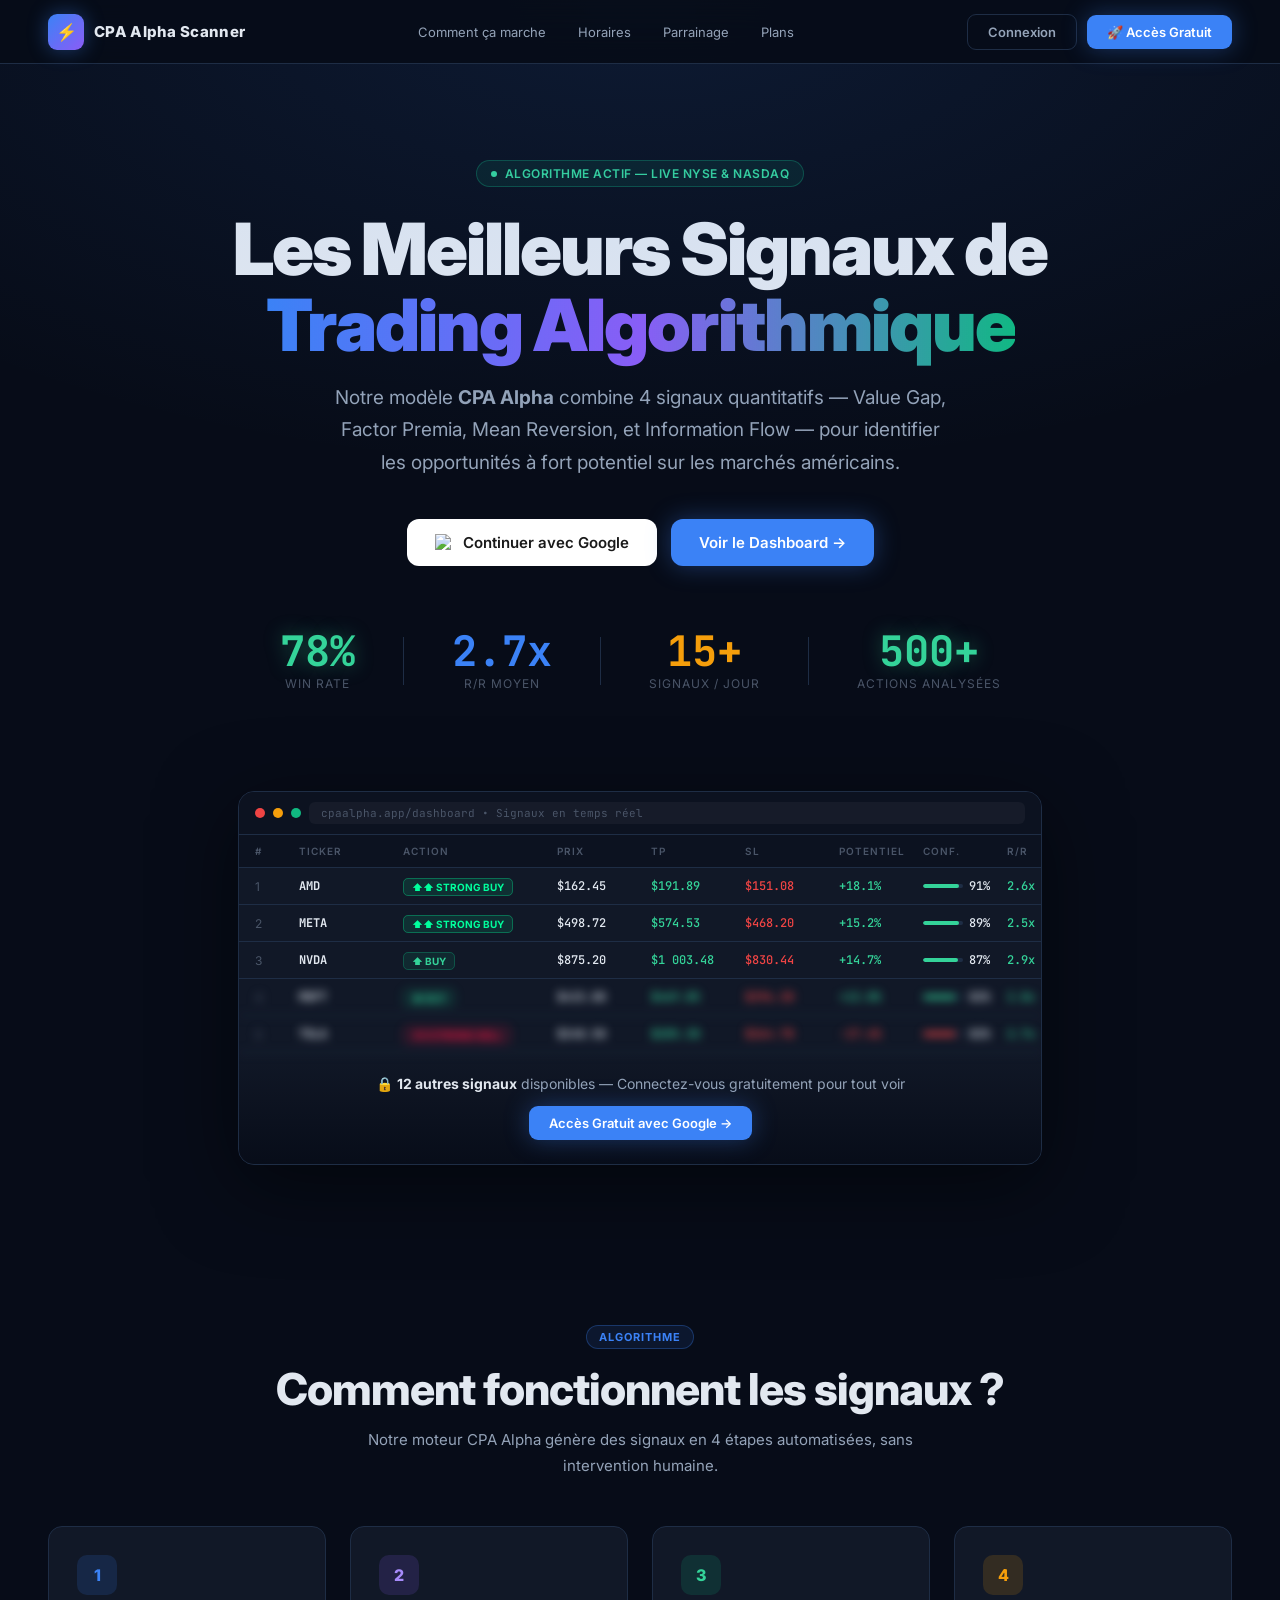
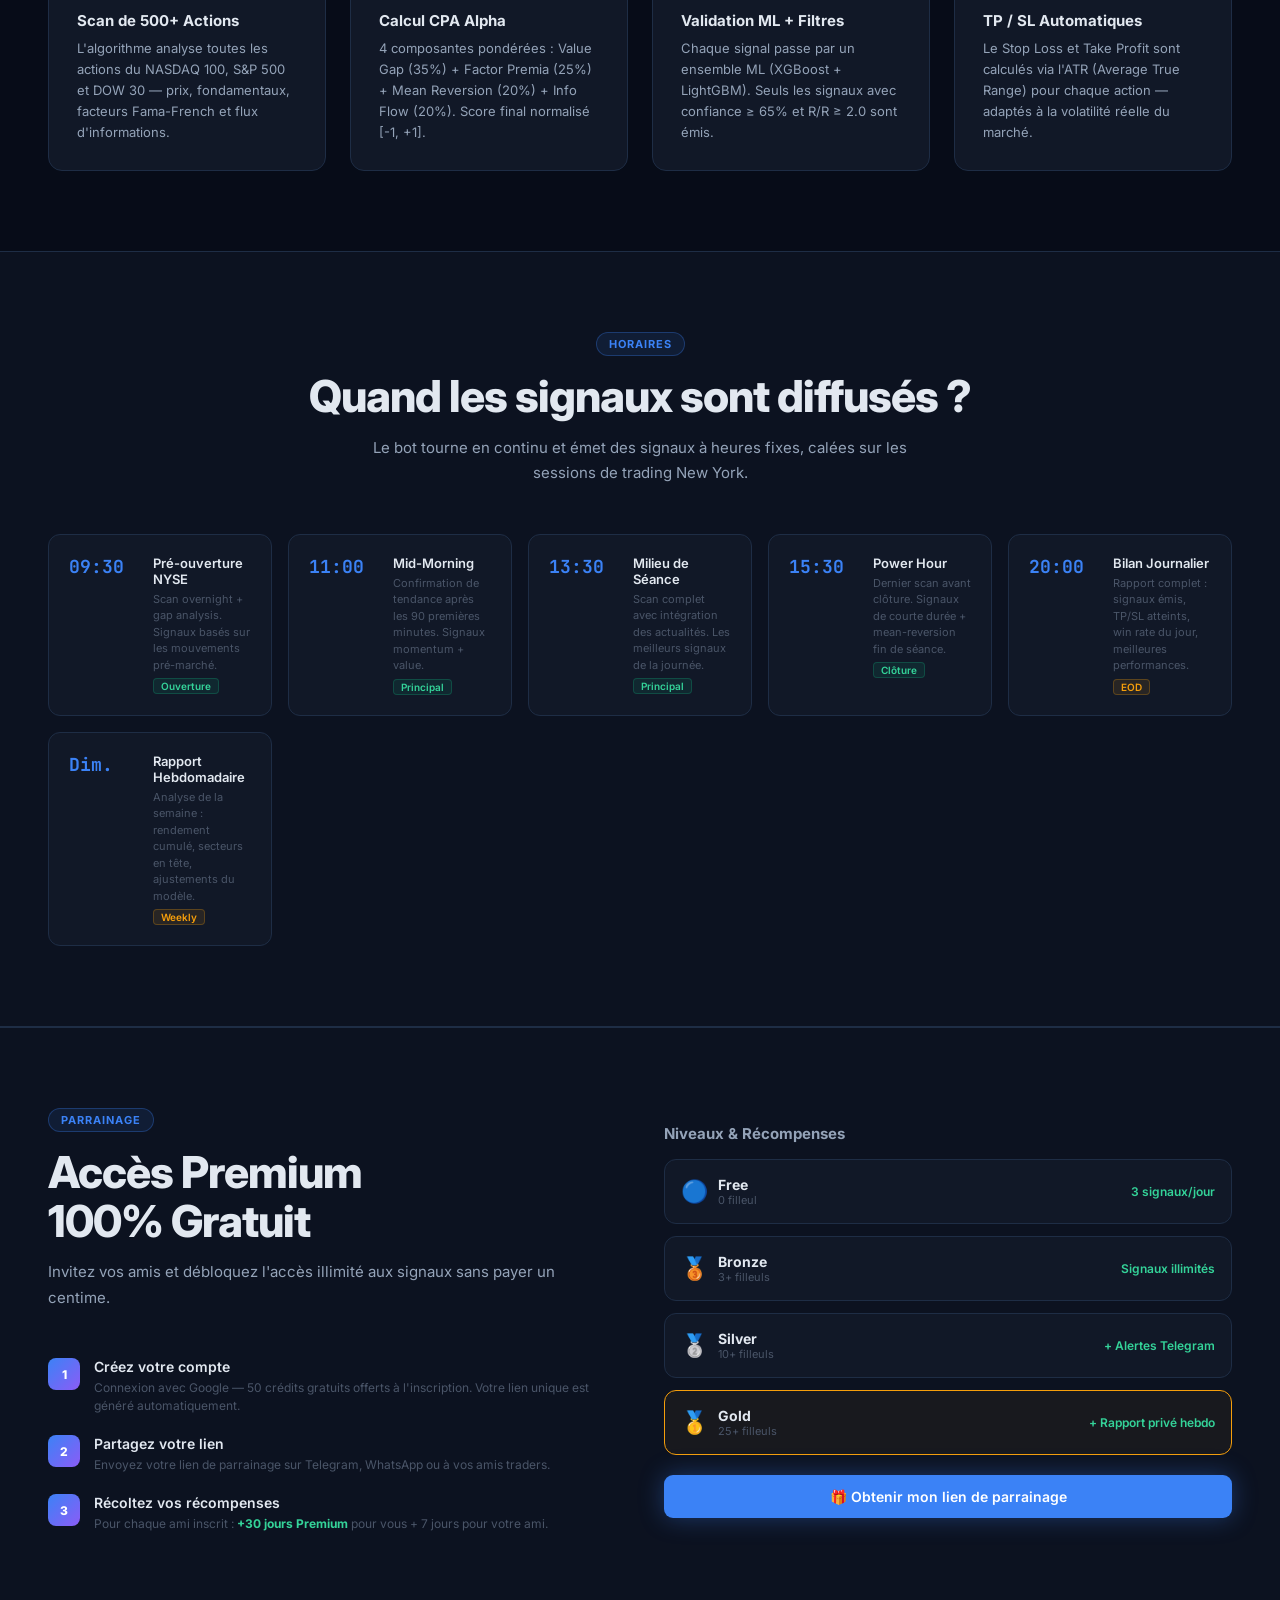
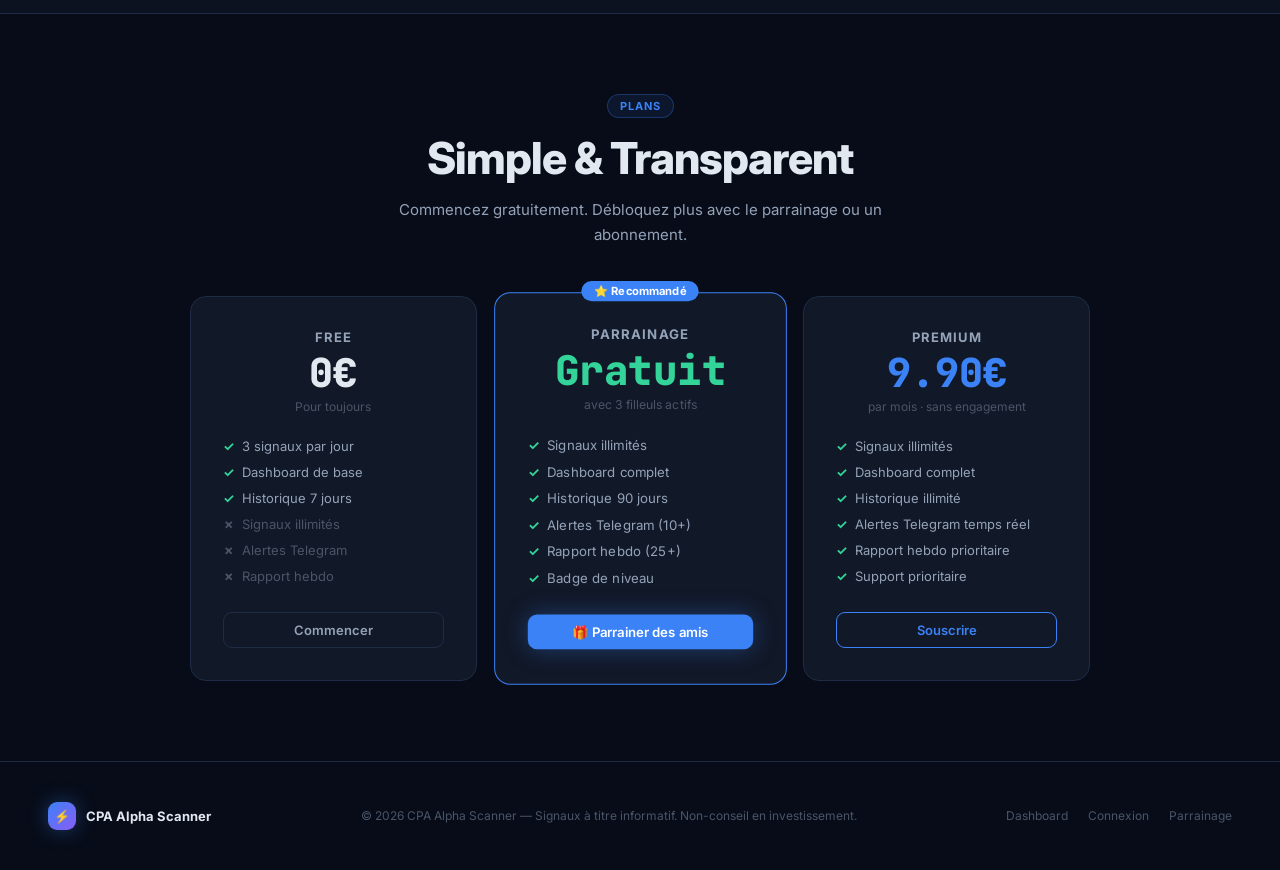
==== dashboard/index.html @ c04f6c88 "feat: dashboard web + export signaux auto sur GitHub Pages - Ajoute dashboard/ : landing, login Goog" ====
<!DOCTYPE html>
<html lang="fr">
<head>
  <meta charset="UTF-8">
  <meta name="viewport" content="width=device-width, initial-scale=1.0">
  <title>CPA Alpha Scanner — Signaux de Trading Algorithmique</title>
  <meta name="description" content="Signaux de trading algorithmiques haute précision. IA + mathématiques financières. Win rate 78%, R/R 2.7x.">
  <link rel="icon" href="data:image/svg+xml,<svg xmlns='http://www.w3.org/2000/svg' viewBox='0 0 100 100'><text y='.9em' font-size='90'>⚡</text></svg>">
  <link rel="stylesheet" href="assets/css/landing.css">
</head>
<body>

  <!-- ========== NAVBAR ========== -->
  <nav class="l-nav">
    <div class="l-brand">
      <div class="l-brand-icon">⚡</div>
      <span class="l-brand-name">CPA Alpha Scanner</span>
    </div>
    <div class="l-nav-links">
      <a href="#how">Comment ça marche</a>
      <a href="#schedule">Horaires</a>
      <a href="#referral">Parrainage</a>
      <a href="#pricing">Plans</a>
    </div>
    <div class="l-nav-cta">
      <a href="login.html" class="btn btn-outline">Connexion</a>
      <a href="login.html" class="btn btn-primary">🚀 Accès Gratuit</a>
    </div>
  </nav>

  <!-- ========== HERO ========== -->
  <section class="hero">
    <div class="hero-badge">
      <div class="hero-badge-dot"></div>
      ALGORITHME ACTIF — LIVE NYSE &amp; NASDAQ
    </div>
    <h1>Les Meilleurs Signaux de<br><span class="grad">Trading Algorithmique</span></h1>
    <p class="hero-sub">
      Notre modèle <strong>CPA Alpha</strong> combine 4 signaux quantitatifs — Value Gap,
      Factor Premia, Mean Reversion, et Information Flow — pour identifier les opportunités
      à fort potentiel sur les marchés américains.
    </p>
    <div class="hero-ctas">
      <a href="login.html" class="btn btn-google btn-lg">
        <img src="https://www.google.com/favicon.ico" alt="Google">
        Continuer avec Google
      </a>
      <a href="dashboard.html" class="btn btn-primary btn-lg">Voir le Dashboard →</a>
    </div>
    <div class="hero-stats">
      <div class="hstat">
        <div class="hstat-val green">78%</div>
        <div class="hstat-lbl">Win Rate</div>
      </div>
      <div class="hero-divider"></div>
      <div class="hstat">
        <div class="hstat-val blue">2.7x</div>
        <div class="hstat-lbl">R/R Moyen</div>
      </div>
      <div class="hero-divider"></div>
      <div class="hstat">
        <div class="hstat-val gold">15+</div>
        <div class="hstat-lbl">Signaux / Jour</div>
      </div>
      <div class="hero-divider"></div>
      <div class="hstat">
        <div class="hstat-val green">500+</div>
        <div class="hstat-lbl">Actions Analysées</div>
      </div>
    </div>
  </section>

  <!-- ========== APERÇU SIGNAUX ========== -->
  <div class="preview-wrap">
    <div class="preview-card">
      <div class="preview-bar">
        <div class="dot dot-r"></div><div class="dot dot-y"></div><div class="dot dot-g"></div>
        <div class="preview-url">cpaalpha.app/dashboard • Signaux en temps réel</div>
      </div>
      <div class="preview-body">
        <div class="preview-row head">
          <span>#</span><span>TICKER</span><span>ACTION</span>
          <span>PRIX</span><span>TP</span><span>SL</span>
          <span>POTENTIEL</span><span>CONF.</span><span>R/R</span><span>ALLOC.</span>
        </div>
        <div class="preview-row">
          <span class="c-muted">1</span>
          <span class="mono" style="font-weight:700">AMD</span>
          <span><span class="badge-sb">⬆⬆ STRONG BUY</span></span>
          <span class="mono">$162.45</span>
          <span class="mono c-green">$191.89</span>
          <span class="mono c-red">$151.08</span>
          <span class="c-green mono">+18.1%</span>
          <span class="conf-mini"><div class="conf-bar-mini"><div class="conf-fill-mini" style="width:91%"></div></div><span class="mono">91%</span></span>
          <span class="mono c-green">2.6x</span>
          <span class="mono c-muted">12%</span>
        </div>
        <div class="preview-row">
          <span class="c-muted">2</span>
          <span class="mono" style="font-weight:700">META</span>
          <span><span class="badge-sb">⬆⬆ STRONG BUY</span></span>
          <span class="mono">$498.72</span>
          <span class="mono c-green">$574.53</span>
          <span class="mono c-red">$468.20</span>
          <span class="c-green mono">+15.2%</span>
          <span class="conf-mini"><div class="conf-bar-mini"><div class="conf-fill-mini" style="width:89%"></div></div><span class="mono">89%</span></span>
          <span class="mono c-green">2.5x</span>
          <span class="mono c-muted">10%</span>
        </div>
        <div class="preview-row">
          <span class="c-muted">3</span>
          <span class="mono" style="font-weight:700">NVDA</span>
          <span><span class="badge-b">⬆ BUY</span></span>
          <span class="mono">$875.20</span>
          <span class="mono c-green">$1 003.48</span>
          <span class="mono c-red">$830.44</span>
          <span class="c-green mono">+14.7%</span>
          <span class="conf-mini"><div class="conf-bar-mini"><div class="conf-fill-mini" style="width:87%"></div></div><span class="mono">87%</span></span>
          <span class="mono c-green">2.9x</span>
          <span class="mono c-muted">10%</span>
        </div>
        <div class="preview-row blur-row">
          <span class="c-muted">4</span>
          <span class="mono" style="font-weight:700">MSFT</span>
          <span><span class="badge-b">⬆ BUY</span></span>
          <span class="mono">$415.80</span>
          <span class="mono c-green">$469.85</span>
          <span class="mono c-red">$396.30</span>
          <span class="c-green mono">+13.0%</span>
          <span class="conf-mini"><div class="conf-bar-mini"><div class="conf-fill-mini" style="width:82%"></div></div><span class="mono">82%</span></span>
          <span class="mono c-green">2.8x</span>
          <span class="mono c-muted">9%</span>
        </div>
        <div class="preview-row blur-row">
          <span class="c-muted">5</span>
          <span class="mono" style="font-weight:700">TSLA</span>
          <span><span class="badge-ss">⬇⬇ STRONG SELL</span></span>
          <span class="mono">$248.50</span>
          <span class="mono c-green">$205.30</span>
          <span class="mono c-red">$264.78</span>
          <span class="c-red mono">−17.4%</span>
          <span class="conf-mini"><div class="conf-bar-mini"><div class="conf-fill-mini" style="width:82%;background:#ef4444"></div></div><span class="mono">82%</span></span>
          <span class="mono c-green">2.7x</span>
          <span class="mono c-muted">9%</span>
        </div>
        <div class="preview-lock">
          <p class="lock-msg">🔒 <strong>12 autres signaux</strong> disponibles — Connectez-vous gratuitement pour tout voir</p>
          <a href="login.html" class="btn btn-primary">Accès Gratuit avec Google →</a>
        </div>
      </div>
    </div>
  </div>

  <!-- ========== COMMENT ÇA MARCHE ========== -->
  <section id="how">
    <div class="center">
      <div class="section-tag">ALGORITHME</div>
      <h2 class="section-title">Comment fonctionnent les signaux ?</h2>
      <p class="section-sub">Notre moteur CPA Alpha génère des signaux en 4 étapes automatisées, sans intervention humaine.</p>
    </div>
    <div class="steps">
      <div class="step-card">
        <div class="step-num blue">1</div>
        <h3>Scan de 500+ Actions</h3>
        <p>L'algorithme analyse toutes les actions du NASDAQ 100, S&P 500 et DOW 30 — prix, fondamentaux, facteurs Fama-French et flux d'informations.</p>
      </div>
      <div class="step-card">
        <div class="step-num purple">2</div>
        <h3>Calcul CPA Alpha</h3>
        <p>4 composantes pondérées : Value Gap (35%) + Factor Premia (25%) + Mean Reversion (20%) + Info Flow (20%). Score final normalisé [-1, +1].</p>
      </div>
      <div class="step-card">
        <div class="step-num green">3</div>
        <h3>Validation ML + Filtres</h3>
        <p>Chaque signal passe par un ensemble ML (XGBoost + LightGBM). Seuls les signaux avec confiance ≥ 65% et R/R ≥ 2.0 sont émis.</p>
      </div>
      <div class="step-card">
        <div class="step-num gold">4</div>
        <h3>TP / SL Automatiques</h3>
        <p>Le Stop Loss et Take Profit sont calculés via l'ATR (Average True Range) pour chaque action — adaptés à la volatilité réelle du marché.</p>
      </div>
    </div>
  </section>

  <!-- ========== HORAIRES ========== -->
  <section id="schedule" style="background:var(--bg2);border-top:1px solid var(--border);border-bottom:1px solid var(--border)">
    <div class="center">
      <div class="section-tag">HORAIRES</div>
      <h2 class="section-title">Quand les signaux sont diffusés ?</h2>
      <p class="section-sub">Le bot tourne en continu et émet des signaux à heures fixes, calées sur les sessions de trading New York.</p>
    </div>
    <div class="schedule-grid">
      <div class="sched-card">
        <div class="sched-time">09:30</div>
        <div class="sched-info">
          <h4>Pré-ouverture NYSE</h4>
          <p>Scan overnight + gap analysis. Signaux basés sur les mouvements pré-marché.</p>
          <span class="sched-badge">Ouverture</span>
        </div>
      </div>
      <div class="sched-card">
        <div class="sched-time">11:00</div>
        <div class="sched-info">
          <h4>Mid-Morning</h4>
          <p>Confirmation de tendance après les 90 premières minutes. Signaux momentum + value.</p>
          <span class="sched-badge">Principal</span>
        </div>
      </div>
      <div class="sched-card">
        <div class="sched-time">13:30</div>
        <div class="sched-info">
          <h4>Milieu de Séance</h4>
          <p>Scan complet avec intégration des actualités. Les meilleurs signaux de la journée.</p>
          <span class="sched-badge">Principal</span>
        </div>
      </div>
      <div class="sched-card">
        <div class="sched-time">15:30</div>
        <div class="sched-info">
          <h4>Power Hour</h4>
          <p>Dernier scan avant clôture. Signaux de courte durée + mean-reversion fin de séance.</p>
          <span class="sched-badge">Clôture</span>
        </div>
      </div>
      <div class="sched-card">
        <div class="sched-time">20:00</div>
        <div class="sched-info">
          <h4>Bilan Journalier</h4>
          <p>Rapport complet : signaux émis, TP/SL atteints, win rate du jour, meilleures performances.</p>
          <span class="sched-badge eod">EOD</span>
        </div>
      </div>
      <div class="sched-card">
        <div class="sched-time">Dim.</div>
        <div class="sched-info">
          <h4>Rapport Hebdomadaire</h4>
          <p>Analyse de la semaine : rendement cumulé, secteurs en tête, ajustements du modèle.</p>
          <span class="sched-badge eod">Weekly</span>
        </div>
      </div>
    </div>
  </section>

  <!-- ========== PARRAINAGE ========== -->
  <section id="referral" class="ref-section">
    <div class="ref-grid">
      <div>
        <div class="section-tag">PARRAINAGE</div>
        <h2 class="section-title">Accès Premium<br><span class="grad">100% Gratuit</span></h2>
        <p class="section-sub">Invitez vos amis et débloquez l'accès illimité aux signaux sans payer un centime.</p>
        <div class="ref-steps">
          <div class="ref-step">
            <div class="ref-step-num">1</div>
            <div class="ref-step-text">
              <h4>Créez votre compte</h4>
              <p>Connexion avec Google — 50 crédits gratuits offerts à l'inscription. Votre lien unique est généré automatiquement.</p>
            </div>
          </div>
          <div class="ref-step">
            <div class="ref-step-num">2</div>
            <div class="ref-step-text">
              <h4>Partagez votre lien</h4>
              <p>Envoyez votre lien de parrainage sur Telegram, WhatsApp ou à vos amis traders.</p>
            </div>
          </div>
          <div class="ref-step">
            <div class="ref-step-num">3</div>
            <div class="ref-step-text">
              <h4>Récoltez vos récompenses</h4>
              <p>Pour chaque ami inscrit : <strong style="color:var(--buy-l)">+30 jours Premium</strong> pour vous + 7 jours pour votre ami.</p>
            </div>
          </div>
        </div>
      </div>
      <div>
        <h3 style="font-size:15px;font-weight:700;margin-bottom:16px;color:var(--text2)">Niveaux &amp; Récompenses</h3>
        <div class="tier-cards">
          <div class="tier-card">
            <div class="tier-left">
              <span class="tier-icon">🔵</span>
              <div><div class="tier-name">Free</div><div class="tier-req">0 filleul</div></div>
            </div>
            <div class="tier-reward">3 signaux/jour</div>
          </div>
          <div class="tier-card">
            <div class="tier-left">
              <span class="tier-icon">🥉</span>
              <div><div class="tier-name">Bronze</div><div class="tier-req">3+ filleuls</div></div>
            </div>
            <div class="tier-reward">Signaux illimités</div>
          </div>
          <div class="tier-card">
            <div class="tier-left">
              <span class="tier-icon">🥈</span>
              <div><div class="tier-name">Silver</div><div class="tier-req">10+ filleuls</div></div>
            </div>
            <div class="tier-reward">+ Alertes Telegram</div>
          </div>
          <div class="tier-card active">
            <div class="tier-left">
              <span class="tier-icon">🥇</span>
              <div><div class="tier-name">Gold</div><div class="tier-req">25+ filleuls</div></div>
            </div>
            <div class="tier-reward">+ Rapport privé hebdo</div>
          </div>
        </div>
        <div style="margin-top:20px;text-align:center">
          <a href="login.html" class="btn btn-primary" style="width:100%;justify-content:center;font-size:14px;padding:13px">
            🎁 Obtenir mon lien de parrainage
          </a>
        </div>
      </div>
    </div>
  </section>

  <!-- ========== PRICING ========== -->
  <section id="pricing" class="center">
    <div class="section-tag">PLANS</div>
    <h2 class="section-title">Simple &amp; Transparent</h2>
    <p class="section-sub">Commencez gratuitement. Débloquez plus avec le parrainage ou un abonnement.</p>
    <div class="pricing-grid">
      <div class="price-card">
        <div class="price-name">Free</div>
        <div class="price-val">0€</div>
        <div class="price-per">Pour toujours</div>
        <ul class="price-feats">
          <li>3 signaux par jour</li>
          <li>Dashboard de base</li>
          <li>Historique 7 jours</li>
          <li class="off">Signaux illimités</li>
          <li class="off">Alertes Telegram</li>
          <li class="off">Rapport hebdo</li>
        </ul>
        <a href="login.html" class="btn btn-outline" style="width:100%;justify-content:center">Commencer</a>
      </div>
      <div class="price-card popular">
        <div class="price-name">Parrainage</div>
        <div class="price-val" style="color:var(--buy-l)">Gratuit</div>
        <div class="price-per">avec 3 filleuls actifs</div>
        <ul class="price-feats">
          <li>Signaux illimités</li>
          <li>Dashboard complet</li>
          <li>Historique 90 jours</li>
          <li>Alertes Telegram (10+)</li>
          <li>Rapport hebdo (25+)</li>
          <li>Badge de niveau</li>
        </ul>
        <a href="login.html" class="btn btn-primary" style="width:100%;justify-content:center">🎁 Parrainer des amis</a>
      </div>
      <div class="price-card">
        <div class="price-name">Premium</div>
        <div class="price-val" style="color:var(--accent)">9.90€</div>
        <div class="price-per">par mois · sans engagement</div>
        <ul class="price-feats">
          <li>Signaux illimités</li>
          <li>Dashboard complet</li>
          <li>Historique illimité</li>
          <li>Alertes Telegram temps réel</li>
          <li>Rapport hebdo prioritaire</li>
          <li>Support prioritaire</li>
        </ul>
        <a href="login.html" class="btn btn-outline" style="width:100%;justify-content:center;border-color:var(--accent);color:var(--accent)">Souscrire</a>
      </div>
    </div>
  </section>

  <!-- ========== FOOTER ========== -->
  <footer>
    <div style="display:flex;align-items:center;gap:10px">
      <div class="l-brand-icon" style="width:28px;height:28px;font-size:13px">⚡</div>
      <span style="font-size:13px;font-weight:700">CPA Alpha Scanner</span>
    </div>
    <p>© 2026 CPA Alpha Scanner — Signaux à titre informatif. Non-conseil en investissement.</p>
    <div style="display:flex;gap:20px;font-size:12px">
      <a href="dashboard.html" style="color:var(--text3)">Dashboard</a>
      <a href="login.html" style="color:var(--text3)">Connexion</a>
      <a href="referral.html" style="color:var(--text3)">Parrainage</a>
    </div>
  </footer>

</body>
</html>
---- dashboard/assets/css/landing.css ----
/* ====================================================
   CPA Alpha Scanner — Landing Page Styles
   ==================================================== */
@import url('https://fonts.googleapis.com/css2?family=Inter:wght@300;400;500;600;700;800;900&family=JetBrains+Mono:wght@400;700&display=swap');

:root {
  --bg:      #070c18;
  --bg2:     #0c1220;
  --card:    #111827;
  --border:  #1e2d45;
  --text:    #e2e8f0;
  --text2:   #94a3b8;
  --text3:   #4a5568;
  --buy:     #10b981;
  --buy-l:   #34d399;
  --sell:    #ef4444;
  --accent:  #3b82f6;
  --gold:    #f59e0b;
  --mono:    'JetBrains Mono', monospace;
}
*,*::before,*::after{box-sizing:border-box;margin:0;padding:0}
html{font-size:16px;scroll-behavior:smooth}
body{font-family:'Inter',sans-serif;background:var(--bg);color:var(--text);overflow-x:hidden;-webkit-font-smoothing:antialiased}
a{color:inherit;text-decoration:none}
::-webkit-scrollbar{width:5px}::-webkit-scrollbar-track{background:var(--bg2)}::-webkit-scrollbar-thumb{background:var(--border);border-radius:3px}

/* ---- NAV ---- */
.l-nav{position:fixed;top:0;left:0;right:0;height:64px;background:rgba(7,12,24,.92);backdrop-filter:blur(16px);border-bottom:1px solid var(--border);display:flex;align-items:center;justify-content:space-between;padding:0 48px;z-index:100}
.l-brand{display:flex;align-items:center;gap:10px}
.l-brand-icon{width:36px;height:36px;background:linear-gradient(135deg,#3b82f6,#8b5cf6);border-radius:9px;display:flex;align-items:center;justify-content:center;font-size:17px;box-shadow:0 0 20px rgba(59,130,246,.4)}
.l-brand-name{font-size:15px;font-weight:800;letter-spacing:.3px}
.l-nav-links{display:flex;gap:32px;font-size:13px;color:var(--text2)}
.l-nav-links a{transition:color .2s}.l-nav-links a:hover{color:var(--text)}
.l-nav-cta{display:flex;align-items:center;gap:10px}
.btn{display:inline-flex;align-items:center;gap:8px;padding:9px 20px;border-radius:9px;font-size:13px;font-weight:600;cursor:pointer;border:none;transition:all .2s;font-family:'Inter',sans-serif}
.btn-outline{background:transparent;border:1px solid var(--border);color:var(--text2)}.btn-outline:hover{border-color:var(--accent);color:var(--text)}
.btn-primary{background:var(--accent);color:#fff;box-shadow:0 0 24px rgba(59,130,246,.35)}.btn-primary:hover{background:#2563eb;transform:translateY(-1px)}
.btn-google{background:#fff;color:#1a1a1a;gap:10px}.btn-google:hover{background:#f5f5f5;transform:translateY(-1px)}
.btn-google img{width:18px;height:18px}
.btn-lg{padding:14px 28px;font-size:15px;border-radius:12px}

/* ---- HERO ---- */
.hero{padding:160px 48px 100px;text-align:center;position:relative;overflow:hidden}
.hero::before{content:'';position:absolute;inset:0;background:radial-gradient(ellipse 80% 60% at 50% 0%,rgba(59,130,246,.12),transparent);pointer-events:none}
.hero-badge{display:inline-flex;align-items:center;gap:8px;background:rgba(16,185,129,.1);border:1px solid rgba(16,185,129,.3);border-radius:20px;padding:5px 14px;font-size:12px;font-weight:600;color:var(--buy-l);letter-spacing:.5px;margin-bottom:24px}
.hero-badge-dot{width:6px;height:6px;background:var(--buy-l);border-radius:50%;animation:pulse 1.5s infinite}
@keyframes pulse{0%,100%{opacity:1;transform:scale(1)}50%{opacity:.5;transform:scale(.7)}}
.hero h1{font-size:clamp(36px,6vw,72px);font-weight:900;line-height:1.05;letter-spacing:-2px;margin-bottom:20px}
.hero h1 .grad{background:linear-gradient(90deg,#3b82f6,#8b5cf6,#10b981);-webkit-background-clip:text;-webkit-text-fill-color:transparent;background-clip:text}
.hero-sub{font-size:clamp(14px,2vw,19px);color:var(--text2);max-width:620px;margin:0 auto 40px;line-height:1.7}
.hero-ctas{display:flex;align-items:center;justify-content:center;gap:14px;flex-wrap:wrap;margin-bottom:64px}
.hero-stats{display:flex;align-items:center;justify-content:center;gap:48px;flex-wrap:wrap}
.hstat{text-align:center}
.hstat-val{font-family:var(--mono);font-size:clamp(28px,4vw,42px);font-weight:700;line-height:1}
.hstat-lbl{font-size:12px;color:var(--text3);margin-top:4px;text-transform:uppercase;letter-spacing:1px}
.hstat-val.green{color:var(--buy-l);text-shadow:0 0 20px rgba(52,211,153,.4)}
.hstat-val.blue{color:var(--accent)}
.hstat-val.gold{color:var(--gold)}
.hero-divider{width:1px;height:48px;background:var(--border)}

/* ---- MOCK SIGNAL PREVIEW ---- */
.preview-wrap{max-width:900px;margin:0 auto 80px;padding:0 48px}
.preview-card{background:var(--card);border:1px solid var(--border);border-radius:16px;overflow:hidden;box-shadow:0 20px 80px rgba(0,0,0,.5)}
.preview-bar{background:var(--bg2);padding:10px 16px;border-bottom:1px solid var(--border);display:flex;align-items:center;gap:8px}
.dot{width:10px;height:10px;border-radius:50%}
.dot-r{background:#ef4444}.dot-y{background:#f59e0b}.dot-g{background:#10b981}
.preview-url{flex:1;background:rgba(255,255,255,.04);border-radius:6px;padding:4px 12px;font-size:11px;color:var(--text3);font-family:var(--mono)}
.preview-body{padding:0}
.preview-row{display:grid;grid-template-columns:40px 100px 150px 90px 90px 90px 80px 80px 70px 60px;align-items:center;padding:10px 16px;border-bottom:1px solid var(--border);font-size:12px;gap:4px}
.preview-row.head{background:var(--bg2);font-size:10px;color:var(--text3);font-weight:600;letter-spacing:1px;text-transform:uppercase}
.preview-row:hover:not(.head){background:rgba(255,255,255,.02)}
.badge-sb{background:rgba(0,255,157,.1);color:#00ff9d;border:1px solid rgba(0,255,157,.3);padding:2px 8px;border-radius:5px;font-size:10px;font-weight:700;white-space:nowrap}
.badge-b{background:rgba(16,185,129,.1);color:#34d399;border:1px solid rgba(16,185,129,.3);padding:2px 8px;border-radius:5px;font-size:10px;font-weight:700}
.badge-ss{background:rgba(255,23,68,.1);color:#ff1744;border:1px solid rgba(255,23,68,.3);padding:2px 8px;border-radius:5px;font-size:10px;font-weight:700}
.badge-s{background:rgba(239,68,68,.1);color:#f87171;border:1px solid rgba(239,68,68,.3);padding:2px 8px;border-radius:5px;font-size:10px;font-weight:700}
.mono{font-family:var(--mono);font-weight:500}
.c-green{color:var(--buy-l)}.c-red{color:var(--sell)}.c-muted{color:var(--text3)}
.conf-mini{display:flex;align-items:center;gap:6px}
.conf-bar-mini{width:40px;height:4px;background:var(--border);border-radius:2px;overflow:hidden}
.conf-fill-mini{height:100%;background:var(--buy-l);border-radius:2px}
.blur-row{filter:blur(5px);pointer-events:none;user-select:none}
.preview-lock{background:linear-gradient(to bottom,transparent,rgba(7,12,24,.95));padding:24px;text-align:center;margin-top:-2px;position:relative}
.lock-msg{font-size:14px;color:var(--text2);margin-bottom:14px}
.lock-msg strong{color:var(--text)}

/* ---- SECTIONS ---- */
section{padding:80px 48px}
.section-tag{display:inline-block;background:rgba(59,130,246,.1);border:1px solid rgba(59,130,246,.3);color:var(--accent);padding:4px 12px;border-radius:20px;font-size:11px;font-weight:700;letter-spacing:1px;text-transform:uppercase;margin-bottom:16px}
.section-title{font-size:clamp(28px,4vw,44px);font-weight:800;letter-spacing:-1px;margin-bottom:14px;line-height:1.1}
.section-sub{font-size:15px;color:var(--text2);max-width:560px;line-height:1.7;margin-bottom:48px}
.center{text-align:center}.center .section-sub{margin:0 auto 48px}

/* ---- HOW IT WORKS ---- */
.steps{display:grid;grid-template-columns:repeat(auto-fit,minmax(240px,1fr));gap:24px}
.step-card{background:var(--card);border:1px solid var(--border);border-radius:14px;padding:28px;transition:border-color .2s,transform .2s}
.step-card:hover{border-color:var(--accent);transform:translateY(-3px)}
.step-num{width:40px;height:40px;border-radius:10px;display:flex;align-items:center;justify-content:center;font-size:16px;font-weight:800;margin-bottom:16px}
.step-num.blue{background:rgba(59,130,246,.15);color:var(--accent)}
.step-num.purple{background:rgba(139,92,246,.15);color:#a78bfa}
.step-num.green{background:rgba(16,185,129,.15);color:var(--buy-l)}
.step-num.gold{background:rgba(245,158,11,.15);color:var(--gold)}
.step-card h3{font-size:15px;font-weight:700;margin-bottom:8px}
.step-card p{font-size:13px;color:var(--text2);line-height:1.6}

/* ---- SCHEDULE ---- */
.schedule-grid{display:grid;grid-template-columns:repeat(auto-fit,minmax(200px,1fr));gap:16px}
.sched-card{background:var(--card);border:1px solid var(--border);border-radius:12px;padding:20px;display:flex;align-items:flex-start;gap:14px;transition:border-color .2s}
.sched-card:hover{border-color:rgba(59,130,246,.4)}
.sched-time{font-family:var(--mono);font-size:18px;font-weight:700;color:var(--accent);white-space:nowrap;min-width:70px}
.sched-info h4{font-size:13px;font-weight:600;margin-bottom:4px}
.sched-info p{font-size:11px;color:var(--text3);line-height:1.5}
.sched-badge{display:inline-block;background:rgba(16,185,129,.1);color:var(--buy-l);border:1px solid rgba(16,185,129,.25);padding:1px 7px;border-radius:4px;font-size:10px;font-weight:600;margin-top:5px}
.sched-badge.eod{background:rgba(245,158,11,.1);color:var(--gold);border-color:rgba(245,158,11,.25)}

/* ---- REFERRAL ---- */
.ref-section{background:var(--bg2);border-top:1px solid var(--border);border-bottom:1px solid var(--border)}
.ref-grid{display:grid;grid-template-columns:1fr 1fr;gap:48px;align-items:center}
.ref-steps{display:flex;flex-direction:column;gap:20px;margin-top:32px}
.ref-step{display:flex;align-items:flex-start;gap:14px}
.ref-step-num{width:32px;height:32px;border-radius:8px;background:linear-gradient(135deg,#3b82f6,#8b5cf6);display:flex;align-items:center;justify-content:center;font-size:12px;font-weight:800;color:#fff;flex-shrink:0}
.ref-step-text h4{font-size:14px;font-weight:600;margin-bottom:4px}
.ref-step-text p{font-size:12px;color:var(--text3);line-height:1.5}
.tier-cards{display:grid;grid-template-columns:1fr;gap:12px}
.tier-card{background:var(--card);border:1px solid var(--border);border-radius:12px;padding:16px;display:flex;align-items:center;justify-content:space-between;transition:border-color .2s}
.tier-card.active{border-color:var(--gold);background:rgba(245,158,11,.05)}
.tier-left{display:flex;align-items:center;gap:10px}
.tier-icon{font-size:22px}
.tier-name{font-size:14px;font-weight:700}
.tier-req{font-size:11px;color:var(--text3)}
.tier-reward{font-size:12px;color:var(--buy-l);font-weight:600;text-align:right}

/* ---- PRICING ---- */
.pricing-grid{display:grid;grid-template-columns:repeat(auto-fit,minmax(260px,1fr));gap:20px;max-width:900px;margin:0 auto}
.price-card{background:var(--card);border:1px solid var(--border);border-radius:16px;padding:32px;transition:all .2s}
.price-card.popular{border-color:var(--accent);position:relative;transform:scale(1.02)}
.price-card.popular::before{content:'⭐ Recommandé';position:absolute;top:-12px;left:50%;transform:translateX(-50%);background:var(--accent);color:#fff;font-size:11px;font-weight:700;padding:3px 12px;border-radius:20px;white-space:nowrap}
.price-name{font-size:13px;font-weight:700;text-transform:uppercase;letter-spacing:1px;color:var(--text2);margin-bottom:8px}
.price-val{font-family:var(--mono);font-size:40px;font-weight:800;line-height:1;margin-bottom:6px}
.price-per{font-size:12px;color:var(--text3);margin-bottom:24px}
.price-feats{list-style:none;display:flex;flex-direction:column;gap:10px;margin-bottom:28px}
.price-feats li{font-size:13px;color:var(--text2);display:flex;align-items:center;gap:8px}
.price-feats li::before{content:'✓';color:var(--buy-l);font-weight:700;flex-shrink:0}
.price-feats li.off{color:var(--text3)}.price-feats li.off::before{content:'✗';color:var(--text3)}

/* ---- FOOTER ---- */
footer{padding:40px 48px;border-top:1px solid var(--border);display:flex;align-items:center;justify-content:space-between;flex-wrap:wrap;gap:16px}
footer p{font-size:12px;color:var(--text3)}

/* ---- RESPONSIVE ---- */
@media(max-width:900px){
  section{padding:60px 24px}
  .hero{padding:120px 24px 80px}
  .ref-grid{grid-template-columns:1fr}
  .l-nav{padding:0 20px}
  .l-nav-links{display:none}
  .preview-wrap{padding:0 16px}
  footer{padding:24px}
}
@media(max-width:600px){
  .hero-stats{gap:24px}
  .hero-divider{display:none}
  .preview-row{grid-template-columns:40px 80px 120px 70px 70px 70px;font-size:11px}
  .preview-row>*:nth-child(n+7){display:none}
}
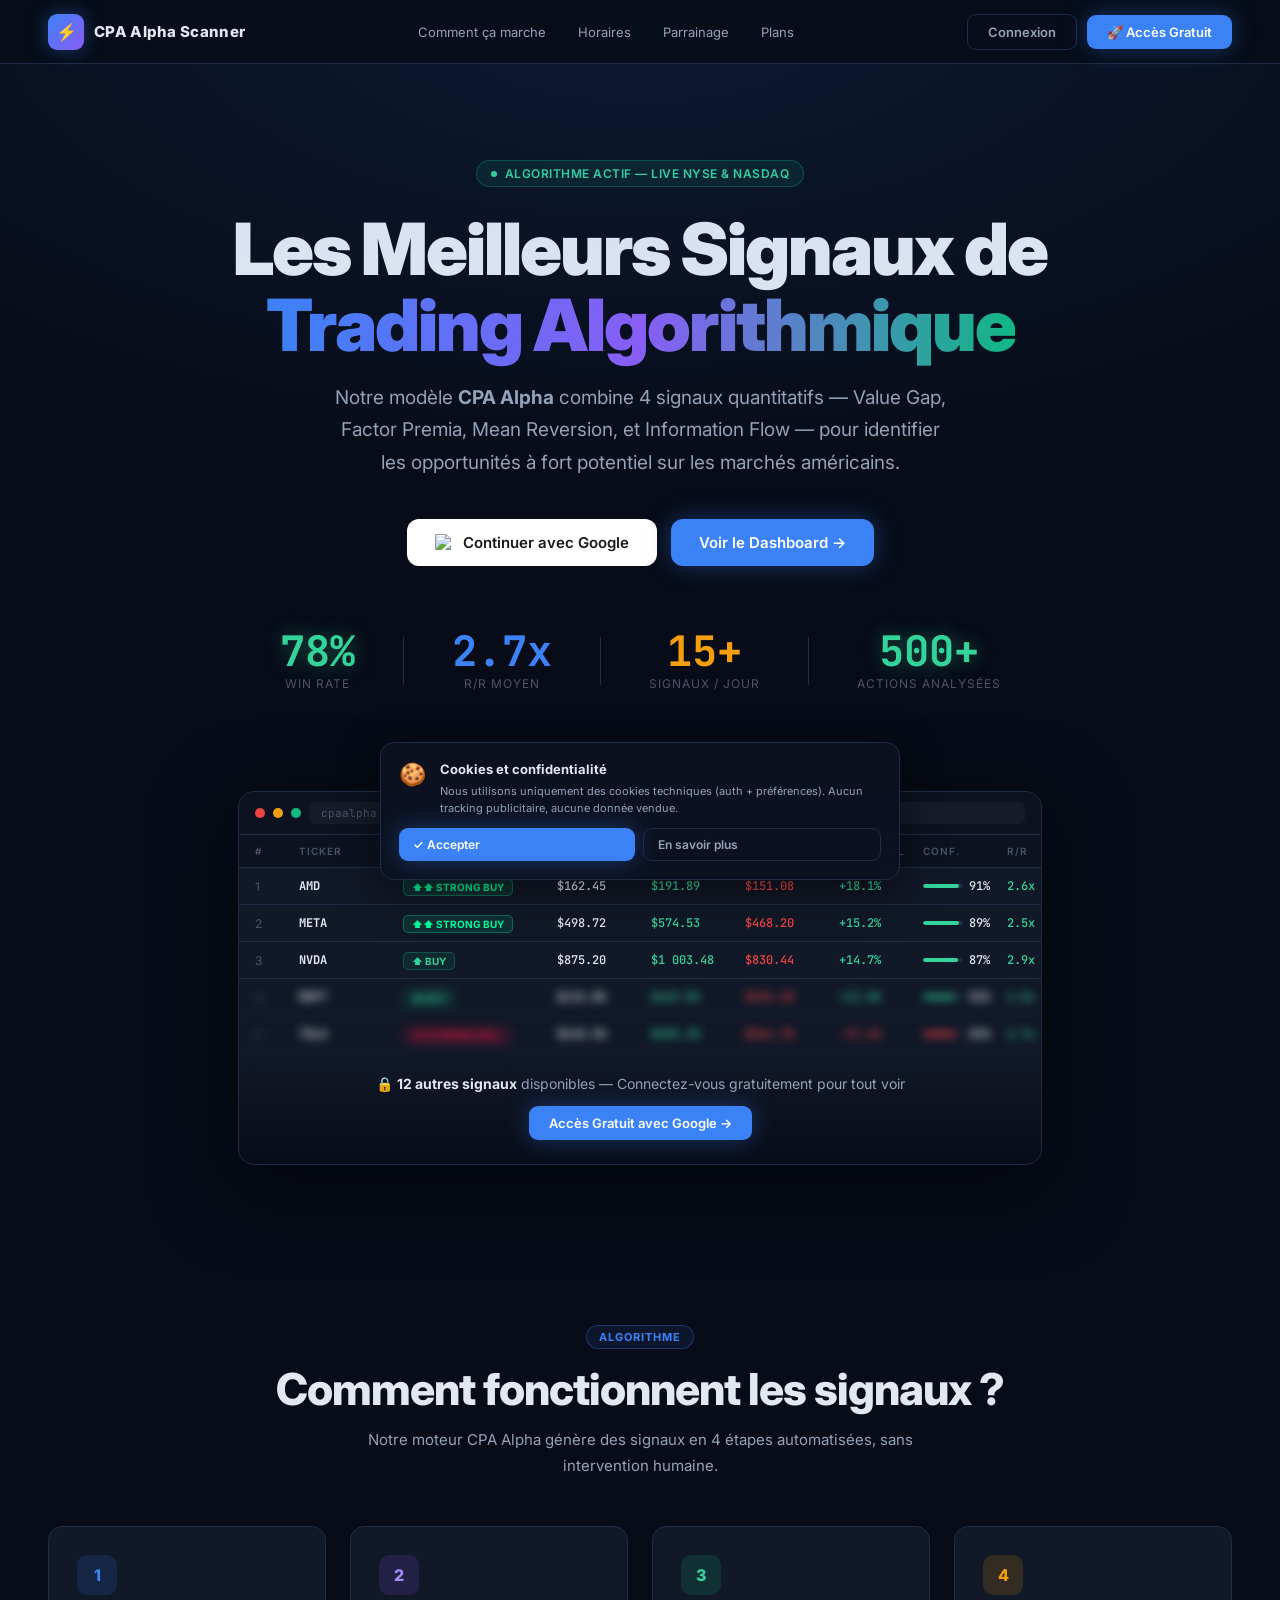
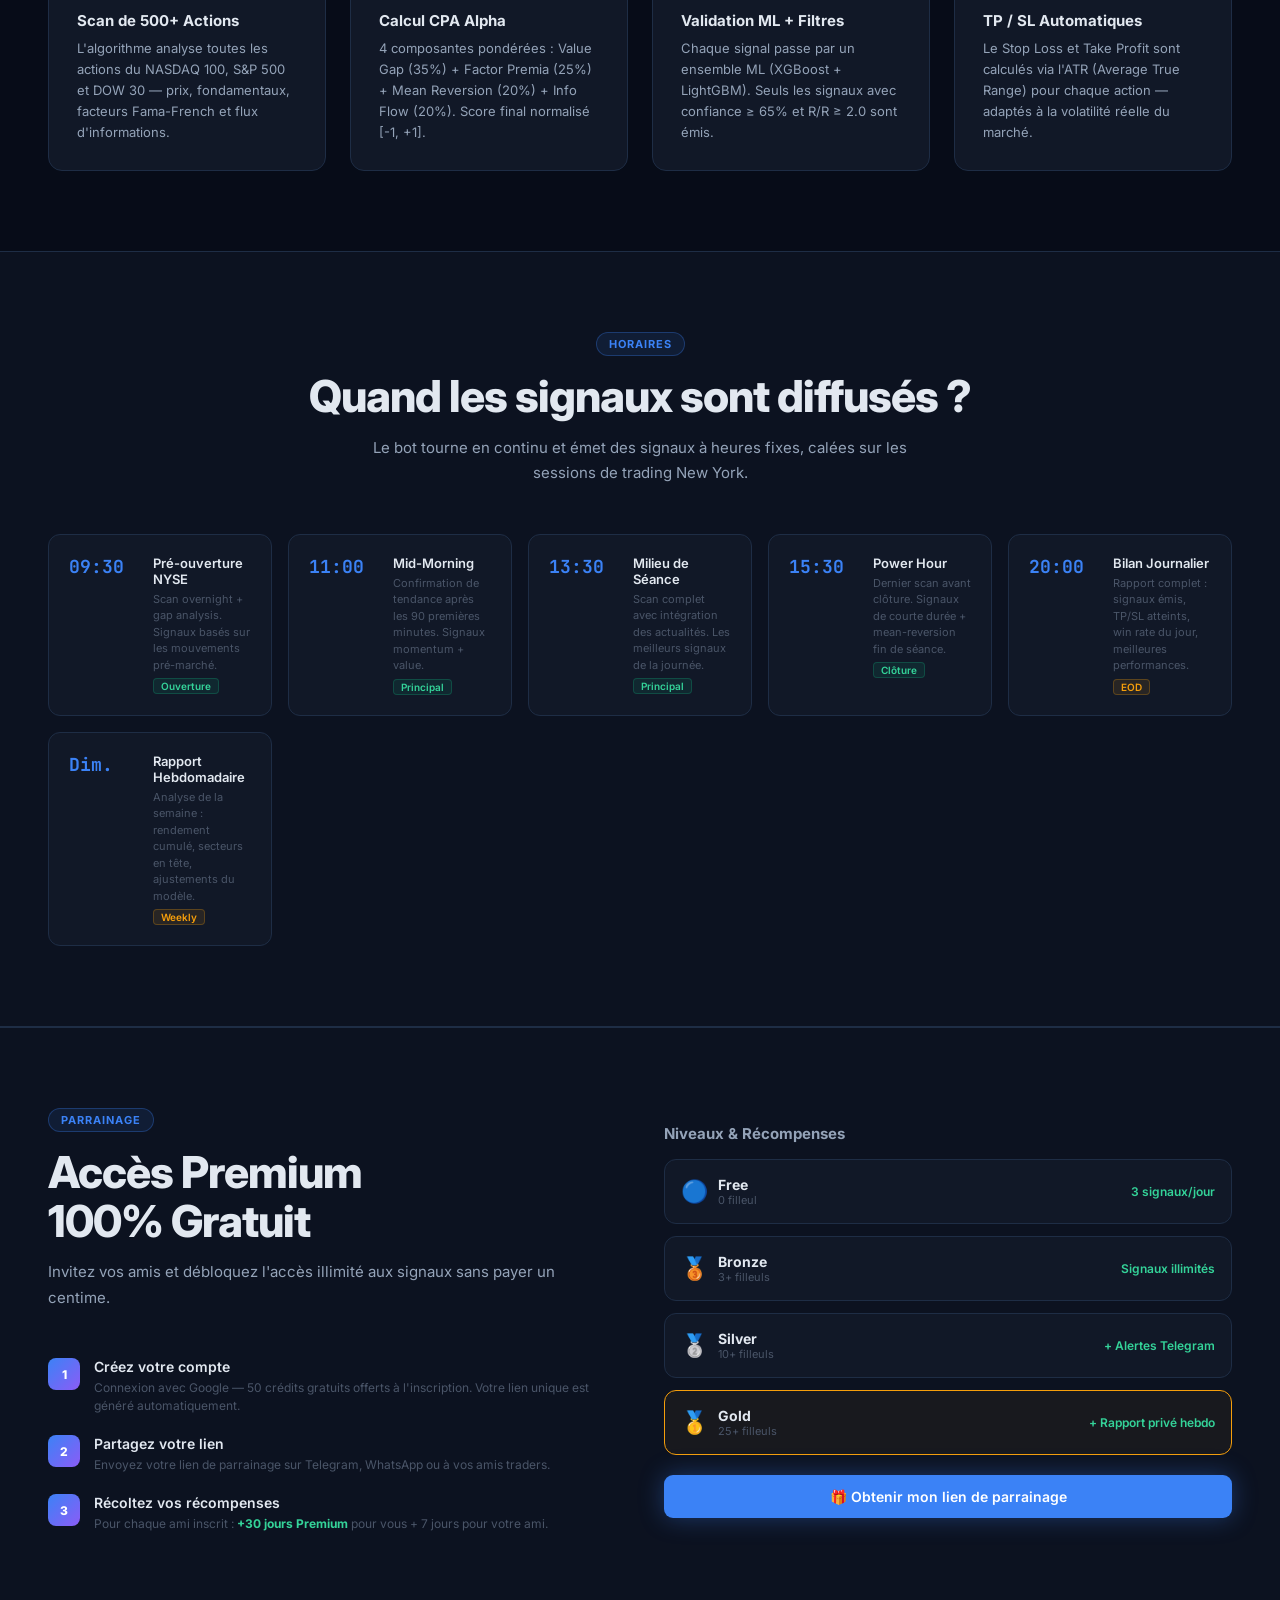
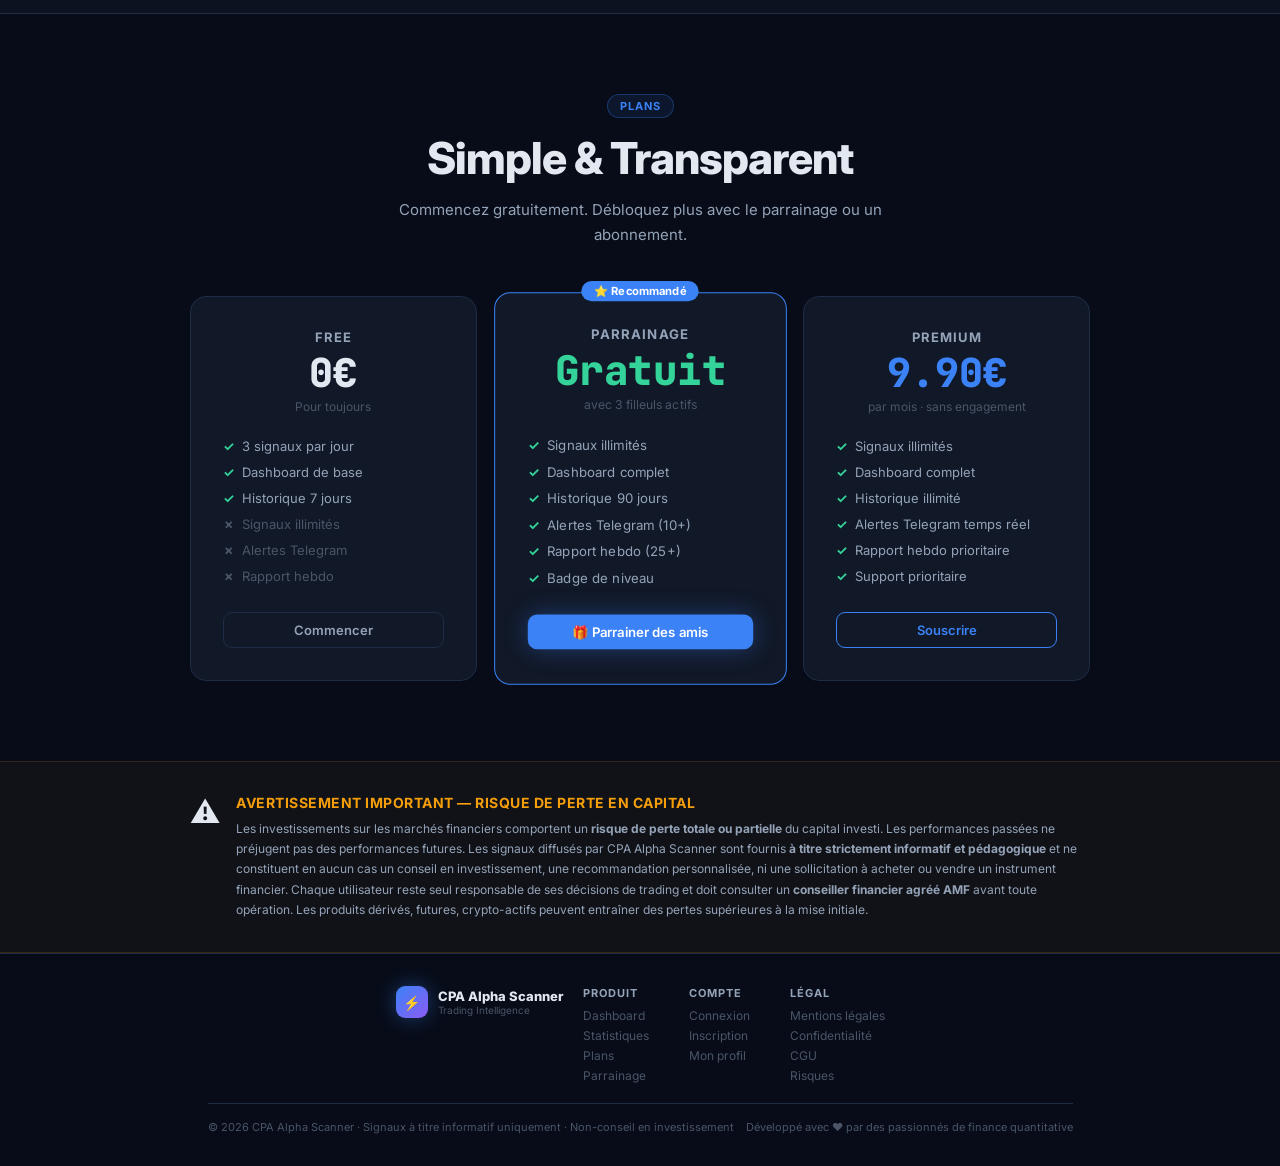
==== commit f2ee8b0d: "feat: metriques pro + live ticker + pages legales Stats.html: - Sharpe Ratio (annualise, RF 4.5%) - " ====
--- a/dashboard/index.html
+++ b/dashboard/index.html
@@ -9,6 +9,21 @@
   <link rel="stylesheet" href="assets/css/landing.css">
 </head>
 <body>
+
+  <!-- ========== LIVE TRADES TICKER ========== -->
+  <div id="live-ticker-wrap" style="display:none;position:fixed;top:0;left:0;right:0;z-index:200;background:linear-gradient(90deg,#070c18 0%,#0c1220 10%,#0c1220 90%,#070c18 100%);border-bottom:1px solid rgba(16,185,129,.25);overflow:hidden;height:36px;align-items:center;gap:14px;padding:0 16px;">
+    <span style="display:inline-flex;align-items:center;gap:6px;background:rgba(16,185,129,.15);color:#34d399;padding:3px 11px;border-radius:20px;font-size:10px;font-weight:800;letter-spacing:1px;white-space:nowrap;flex-shrink:0;border:1px solid rgba(16,185,129,.4);">
+      <span style="width:6px;height:6px;background:#34d399;border-radius:50%;animation:tpulse 1.5s infinite"></span>
+      LIVE TRADES
+    </span>
+    <div id="live-ticker-track" style="display:flex;gap:32px;white-space:nowrap;animation:ticker-scroll 50s linear infinite;font-size:12px;font-family:'JetBrains Mono',monospace;font-weight:600;"></div>
+  </div>
+  <style>
+    @keyframes ticker-scroll { from { transform:translateX(0); } to { transform:translateX(-50%); } }
+    @keyframes tpulse { 0%,100% { opacity:1; } 50% { opacity:.4; } }
+    body.has-ticker .l-nav { top: 36px !important; }
+    body.has-ticker { padding-top: 36px; }
+  </style>
 
   <!-- ========== NAVBAR ========== -->
   <nav class="l-nav">
@@ -364,19 +379,108 @@
     </div>
   </section>
 
+  <!-- ========== AVERTISSEMENT RISQUES ========== -->
+  <section style="background:rgba(245,158,11,.04);border-top:1px solid rgba(245,158,11,.15);border-bottom:1px solid rgba(245,158,11,.15);padding:32px 48px">
+    <div style="max-width:900px;margin:0 auto;display:flex;align-items:flex-start;gap:16px">
+      <div style="font-size:30px;flex-shrink:0">⚠️</div>
+      <div>
+        <h4 style="font-size:14px;font-weight:700;color:#f59e0b;margin-bottom:8px;letter-spacing:.5px">AVERTISSEMENT IMPORTANT — RISQUE DE PERTE EN CAPITAL</h4>
+        <p style="font-size:12px;color:#94a3b8;line-height:1.7">
+          Les investissements sur les marchés financiers comportent un <b>risque de perte totale ou partielle</b> du capital investi. Les performances passées ne préjugent pas des performances futures. Les signaux diffusés par CPA Alpha Scanner sont fournis <b>à titre strictement informatif et pédagogique</b> et ne constituent en aucun cas un conseil en investissement, une recommandation personnalisée, ni une sollicitation à acheter ou vendre un instrument financier. Chaque utilisateur reste seul responsable de ses décisions de trading et doit consulter un <b>conseiller financier agréé AMF</b> avant toute opération. Les produits dérivés, futures, crypto-actifs peuvent entraîner des pertes supérieures à la mise initiale.
+        </p>
+      </div>
+    </div>
+  </section>
+
   <!-- ========== FOOTER ========== -->
-  <footer>
-    <div style="display:flex;align-items:center;gap:10px">
-      <div class="l-brand-icon" style="width:28px;height:28px;font-size:13px">⚡</div>
-      <span style="font-size:13px;font-weight:700">CPA Alpha Scanner</span>
-    </div>
-    <p>© 2026 CPA Alpha Scanner — Signaux à titre informatif. Non-conseil en investissement.</p>
-    <div style="display:flex;gap:20px;font-size:12px">
-      <a href="dashboard.html" style="color:var(--text3)">Dashboard</a>
-      <a href="login.html" style="color:var(--text3)">Connexion</a>
-      <a href="referral.html" style="color:var(--text3)">Parrainage</a>
+  <footer style="display:flex;flex-direction:column;gap:20px;padding:32px 48px">
+    <div style="display:flex;justify-content:space-between;flex-wrap:wrap;gap:20px;align-items:flex-start">
+      <div style="display:flex;align-items:center;gap:10px">
+        <div class="l-brand-icon" style="width:32px;height:32px;font-size:14px">⚡</div>
+        <div>
+          <div style="font-size:13px;font-weight:800">CPA Alpha Scanner</div>
+          <div style="font-size:10px;color:var(--text3)">Trading Intelligence</div>
+        </div>
+      </div>
+      <div style="display:flex;gap:40px;flex-wrap:wrap">
+        <div>
+          <div style="font-size:11px;font-weight:700;color:var(--text2);text-transform:uppercase;letter-spacing:1px;margin-bottom:8px">Produit</div>
+          <div style="display:flex;flex-direction:column;gap:5px;font-size:12px">
+            <a href="dashboard.html" style="color:var(--text3)">Dashboard</a>
+            <a href="stats.html" style="color:var(--text3)">Statistiques</a>
+            <a href="pricing.html" style="color:var(--text3)">Plans</a>
+            <a href="referral.html" style="color:var(--text3)">Parrainage</a>
+          </div>
+        </div>
+        <div>
+          <div style="font-size:11px;font-weight:700;color:var(--text2);text-transform:uppercase;letter-spacing:1px;margin-bottom:8px">Compte</div>
+          <div style="display:flex;flex-direction:column;gap:5px;font-size:12px">
+            <a href="login.html" style="color:var(--text3)">Connexion</a>
+            <a href="login.html" style="color:var(--text3)">Inscription</a>
+            <a href="profile.html" style="color:var(--text3)">Mon profil</a>
+          </div>
+        </div>
+        <div>
+          <div style="font-size:11px;font-weight:700;color:var(--text2);text-transform:uppercase;letter-spacing:1px;margin-bottom:8px">Légal</div>
+          <div style="display:flex;flex-direction:column;gap:5px;font-size:12px">
+            <a href="legal.html" style="color:var(--text3)">Mentions légales</a>
+            <a href="legal.html#privacy" style="color:var(--text3)">Confidentialité</a>
+            <a href="legal.html#terms" style="color:var(--text3)">CGU</a>
+            <a href="legal.html#risk" style="color:var(--text3)">Risques</a>
+          </div>
+        </div>
+      </div>
+    </div>
+    <div style="border-top:1px solid var(--border);padding-top:16px;display:flex;justify-content:space-between;flex-wrap:wrap;gap:12px;font-size:11px;color:var(--text3)">
+      <div>© 2026 CPA Alpha Scanner · Signaux à titre informatif uniquement · Non-conseil en investissement</div>
+      <div>Développé avec ❤️ par des passionnés de finance quantitative</div>
     </div>
   </footer>
+
+  <!-- ========== COOKIE BANNER ========== -->
+  <div id="cookie-banner" style="display:none;position:fixed;bottom:20px;left:20px;right:20px;max-width:520px;margin:auto;background:rgba(12,18,32,.97);border:1px solid var(--border);border-radius:14px;padding:18px;z-index:1000;backdrop-filter:blur(12px);box-shadow:0 12px 40px rgba(0,0,0,.5)">
+    <div style="display:flex;gap:14px;align-items:flex-start">
+      <div style="font-size:22px">🍪</div>
+      <div style="flex:1">
+        <div style="font-size:13px;font-weight:700;margin-bottom:6px">Cookies et confidentialité</div>
+        <div style="font-size:11px;color:var(--text2);line-height:1.5">Nous utilisons uniquement des cookies techniques (auth + préférences). Aucun tracking publicitaire, aucune donnée vendue.</div>
+      </div>
+    </div>
+    <div style="display:flex;gap:8px;margin-top:12px">
+      <button onclick="acceptCookies()" class="btn btn-primary" style="flex:1;padding:8px 14px;font-size:12px">✓ Accepter</button>
+      <a href="legal.html#privacy" class="btn btn-outline" style="flex:1;padding:8px 14px;font-size:12px;text-align:center">En savoir plus</a>
+    </div>
+  </div>
+
+  <!-- ========== LIVE TICKER SCRIPT ========== -->
+  <script>
+    // Charge les signaux clôturés pour alimenter le bandeau
+    fetch('data/signals.json?t=' + Date.now()).then(r => r.json()).then(data => {
+      const closed = (data.signals || []).filter(s => s.status === 'tp_hit' || s.status === 'sl_hit').slice(0, 20);
+      if (!closed.length) return;
+      const items = closed.map(s => {
+        const isWin = s.status === 'tp_hit';
+        const icon = isWin ? '✅' : '❌';
+        const color = isWin ? '#34d399' : '#f87171';
+        const pct = Math.abs(s.upside_pct || 0).toFixed(1);
+        const sign = isWin ? '+' : '−';
+        return `<span style="color:${color}">${icon} ${s.ticker} ${sign}${pct}% ${isWin ? 'TP' : 'SL'}</span>`;
+      }).join('<span style="color:#4a5568;margin:0 4px">·</span>');
+      // Duplique pour loop infinie
+      document.getElementById('live-ticker-track').innerHTML = items + '<span style="color:#4a5568;margin:0 4px">·</span>' + items;
+      document.getElementById('live-ticker-wrap').style.display = 'flex';
+      document.body.classList.add('has-ticker');
+    }).catch(() => {});
+
+    // Cookie banner
+    if (!localStorage.getItem('cpa_cookies_accepted')) {
+      document.getElementById('cookie-banner').style.display = 'block';
+    }
+    function acceptCookies() {
+      localStorage.setItem('cpa_cookies_accepted', '1');
+      document.getElementById('cookie-banner').style.display = 'none';
+    }
+  </script>
 
 </body>
 </html>
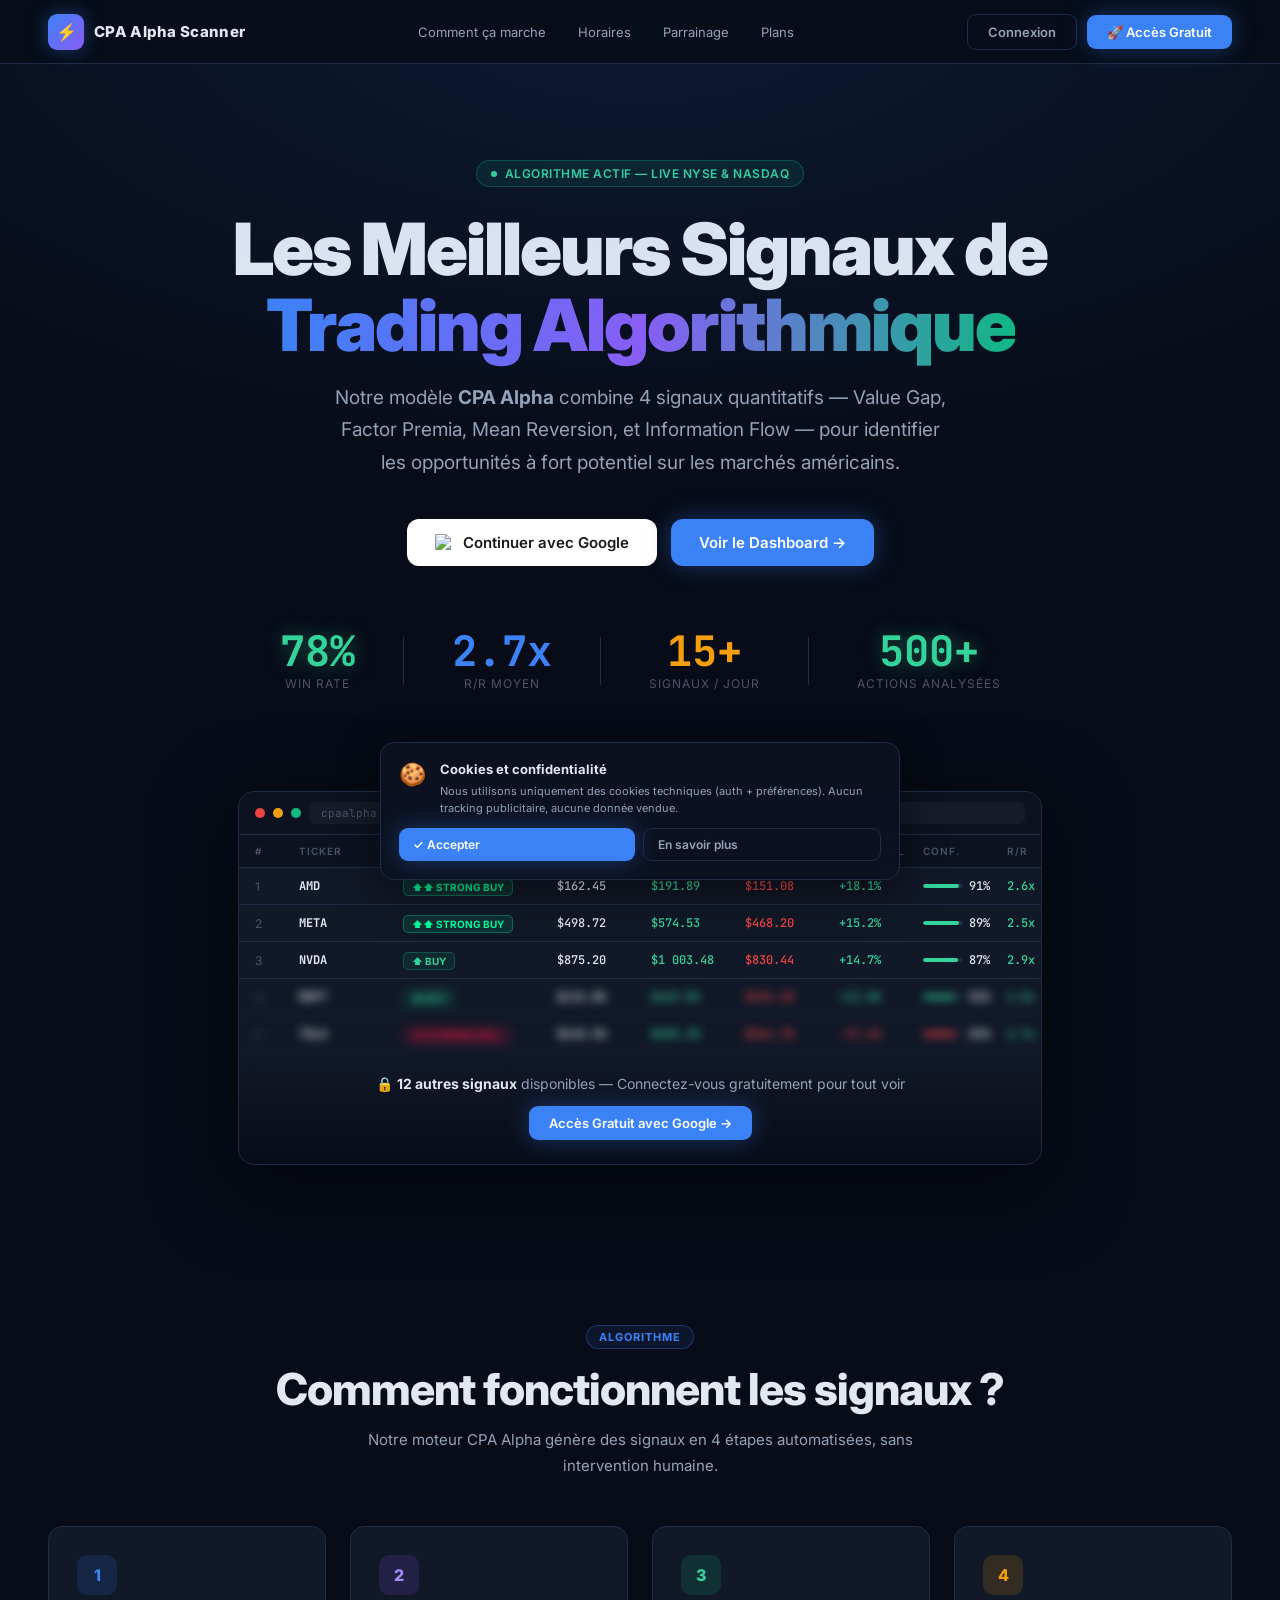
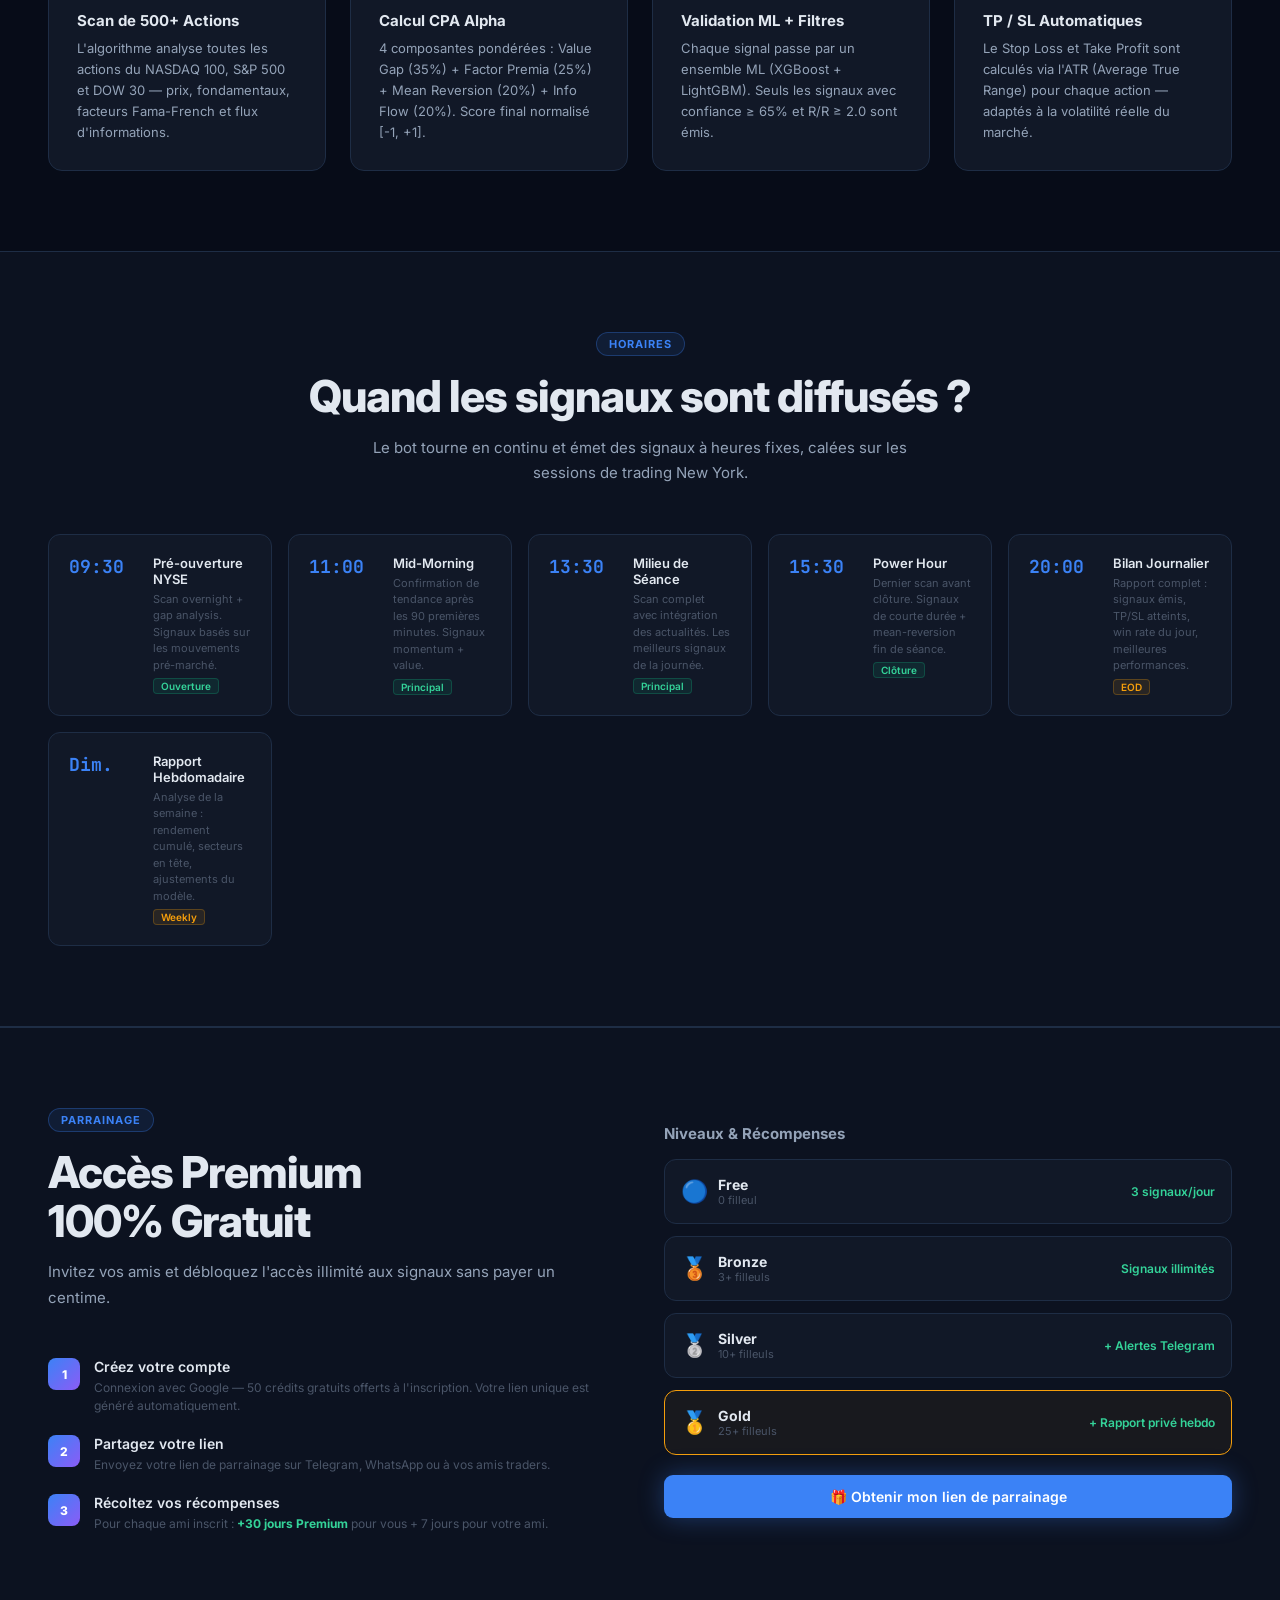
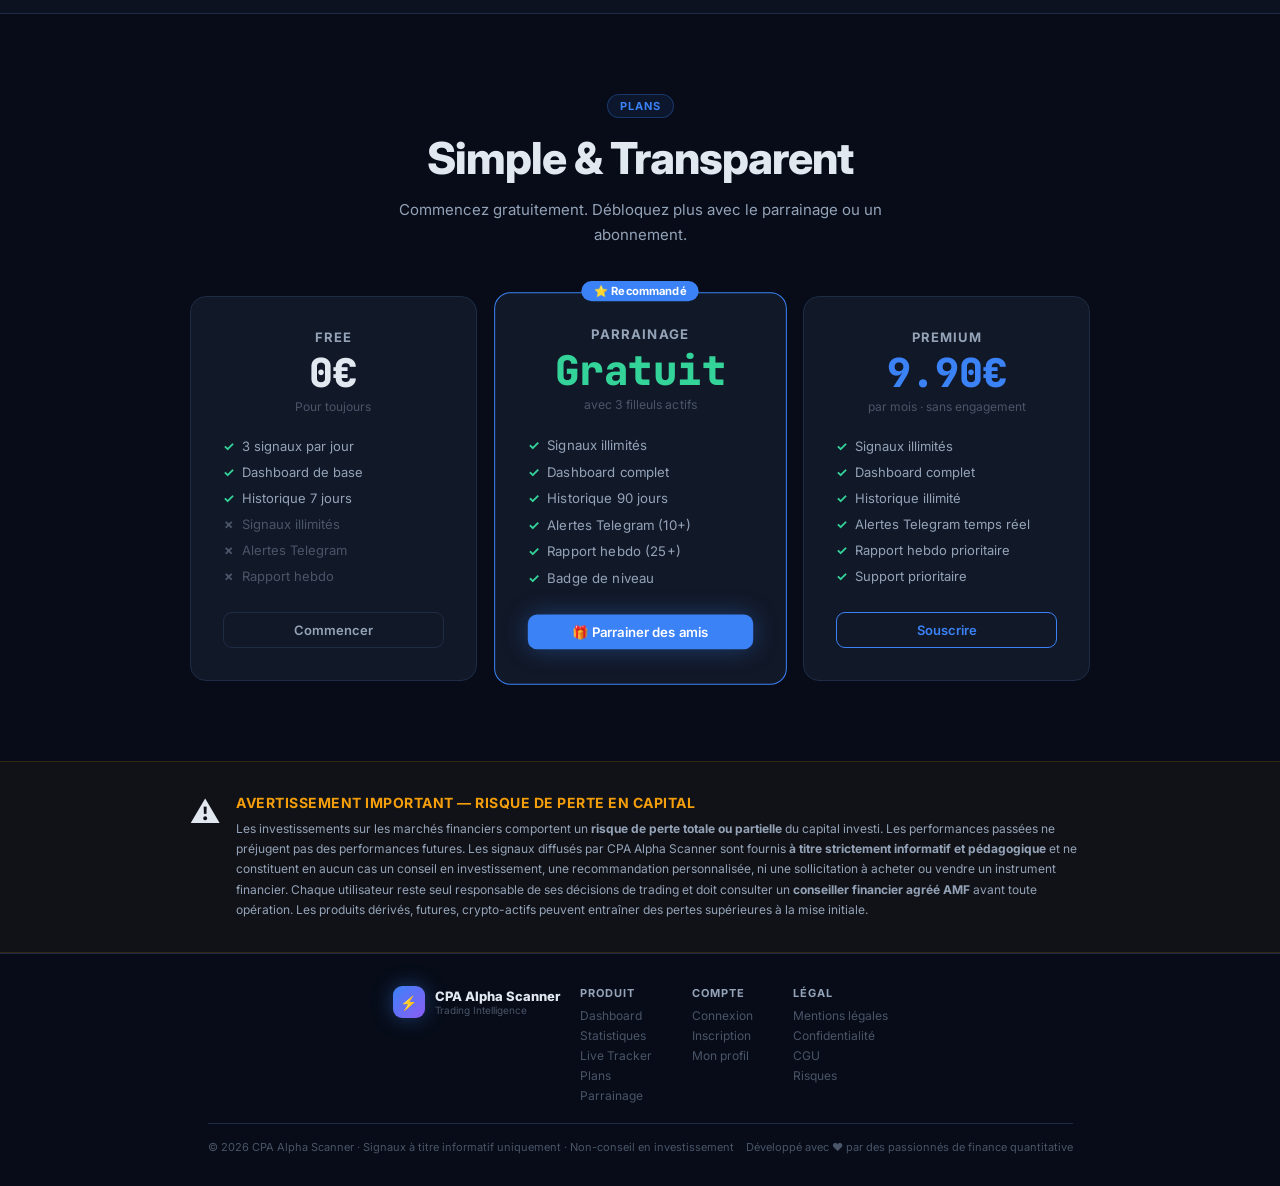
==== commit 6f3a42bf: "feat: remplace backtest par Live Tracker (perf reelles uniquement) + nav unifiee" ====
--- a/dashboard/index.html
+++ b/dashboard/index.html
@@ -408,6 +408,7 @@
           <div style="display:flex;flex-direction:column;gap:5px;font-size:12px">
             <a href="dashboard.html" style="color:var(--text3)">Dashboard</a>
             <a href="stats.html" style="color:var(--text3)">Statistiques</a>
+            <a href="live.html" style="color:var(--text3)">Live Tracker</a>
             <a href="pricing.html" style="color:var(--text3)">Plans</a>
             <a href="referral.html" style="color:var(--text3)">Parrainage</a>
           </div>
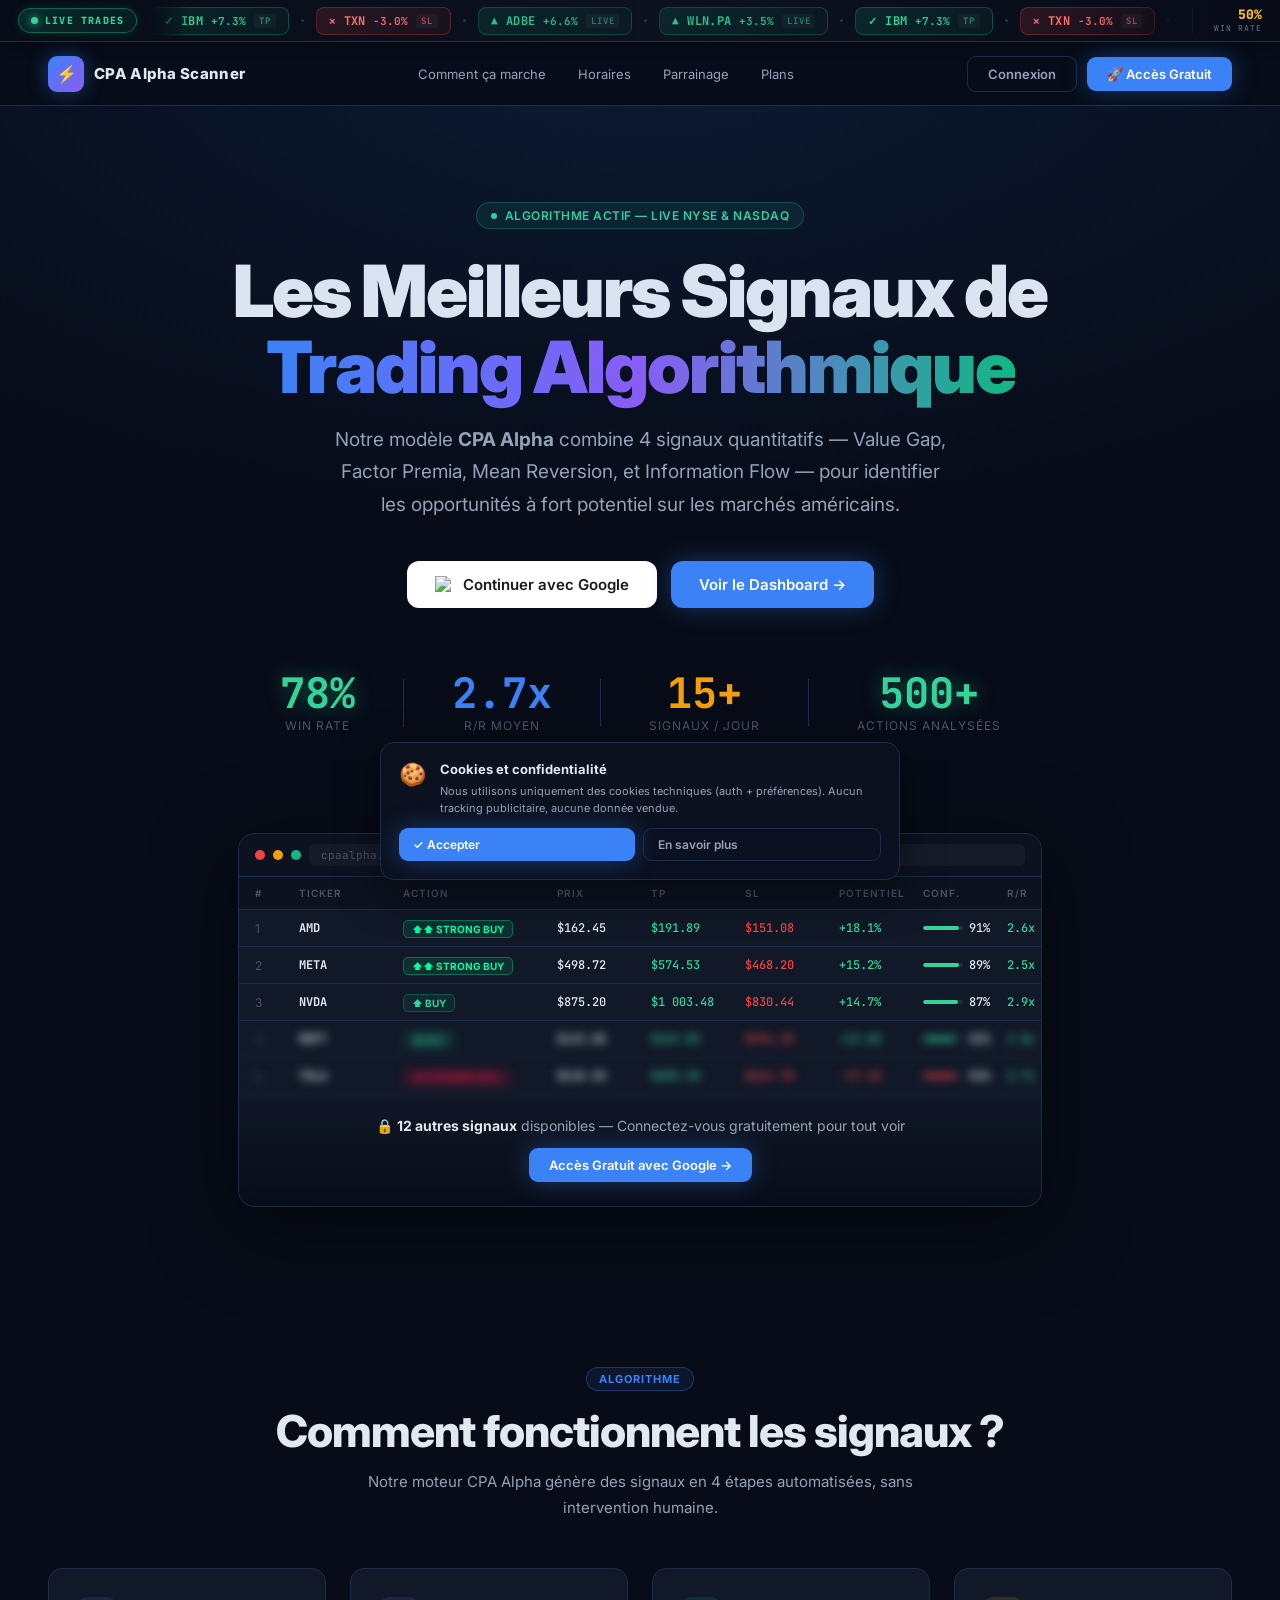
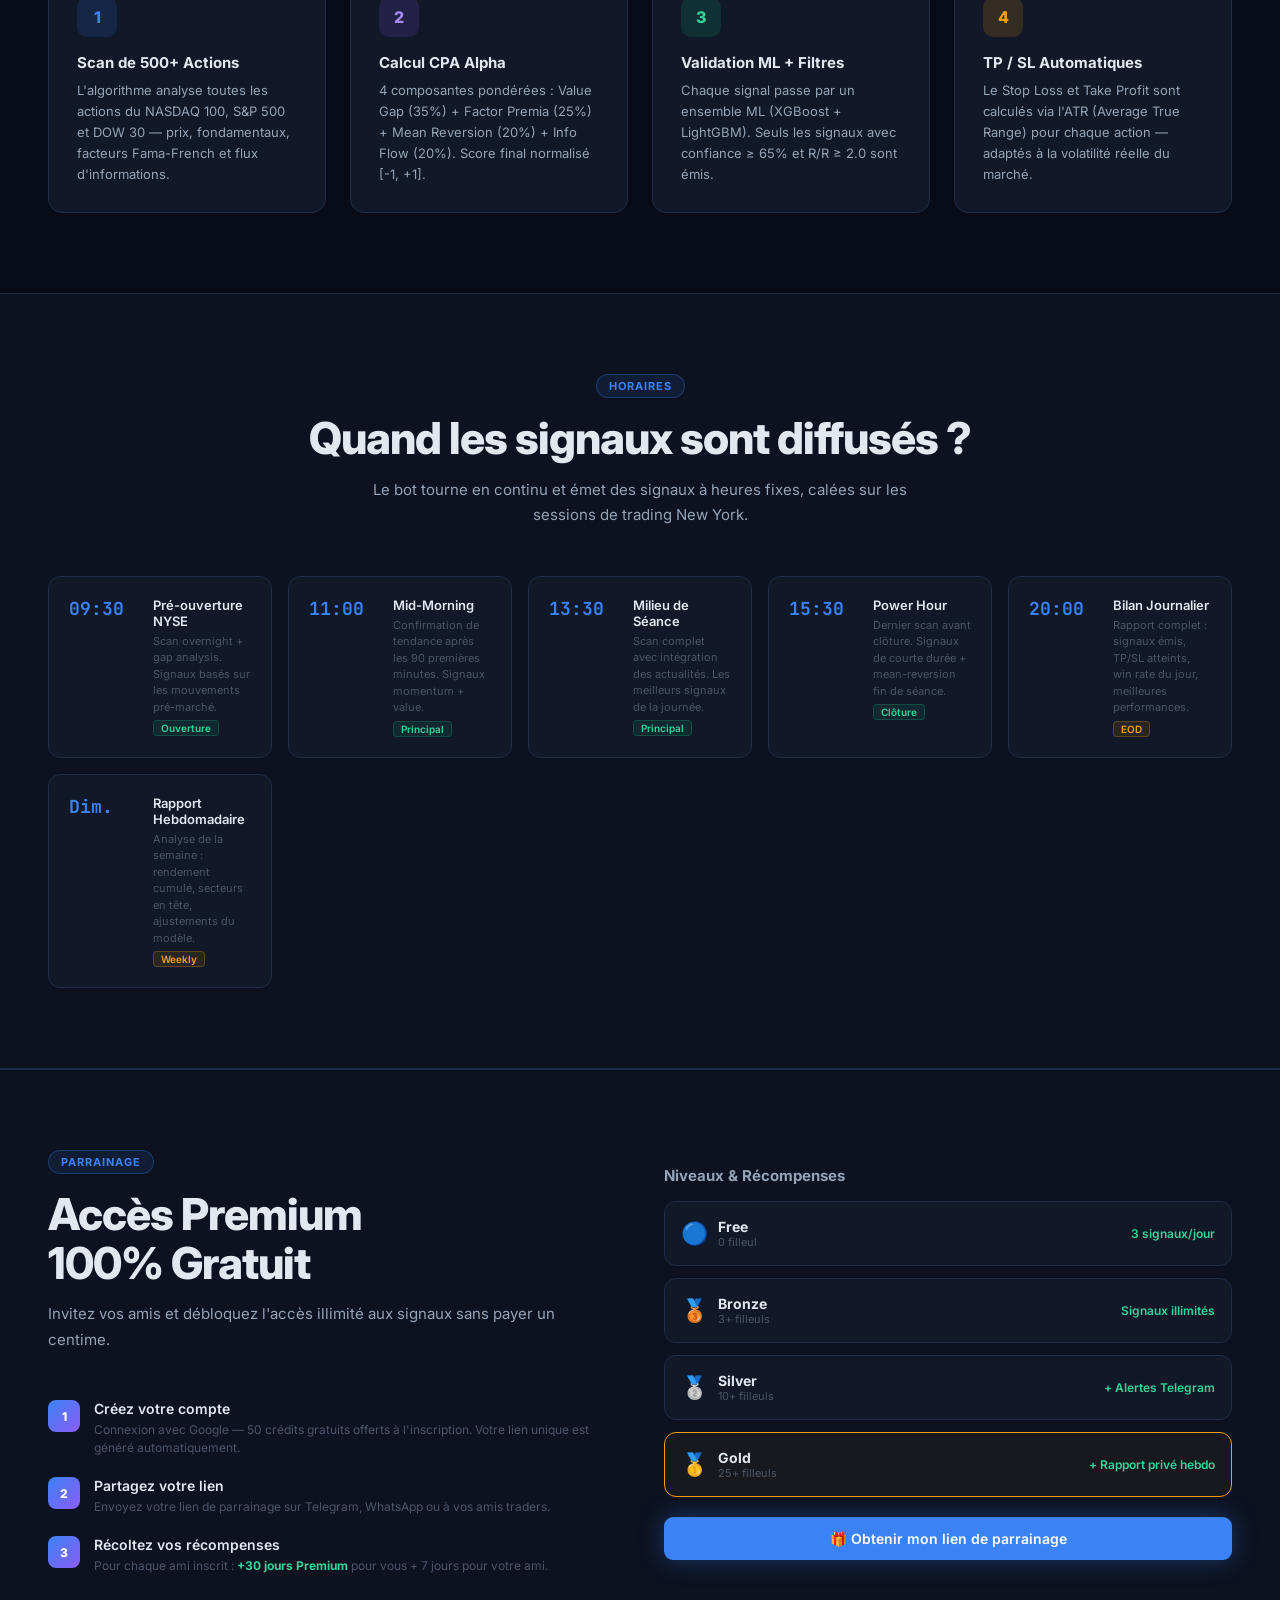
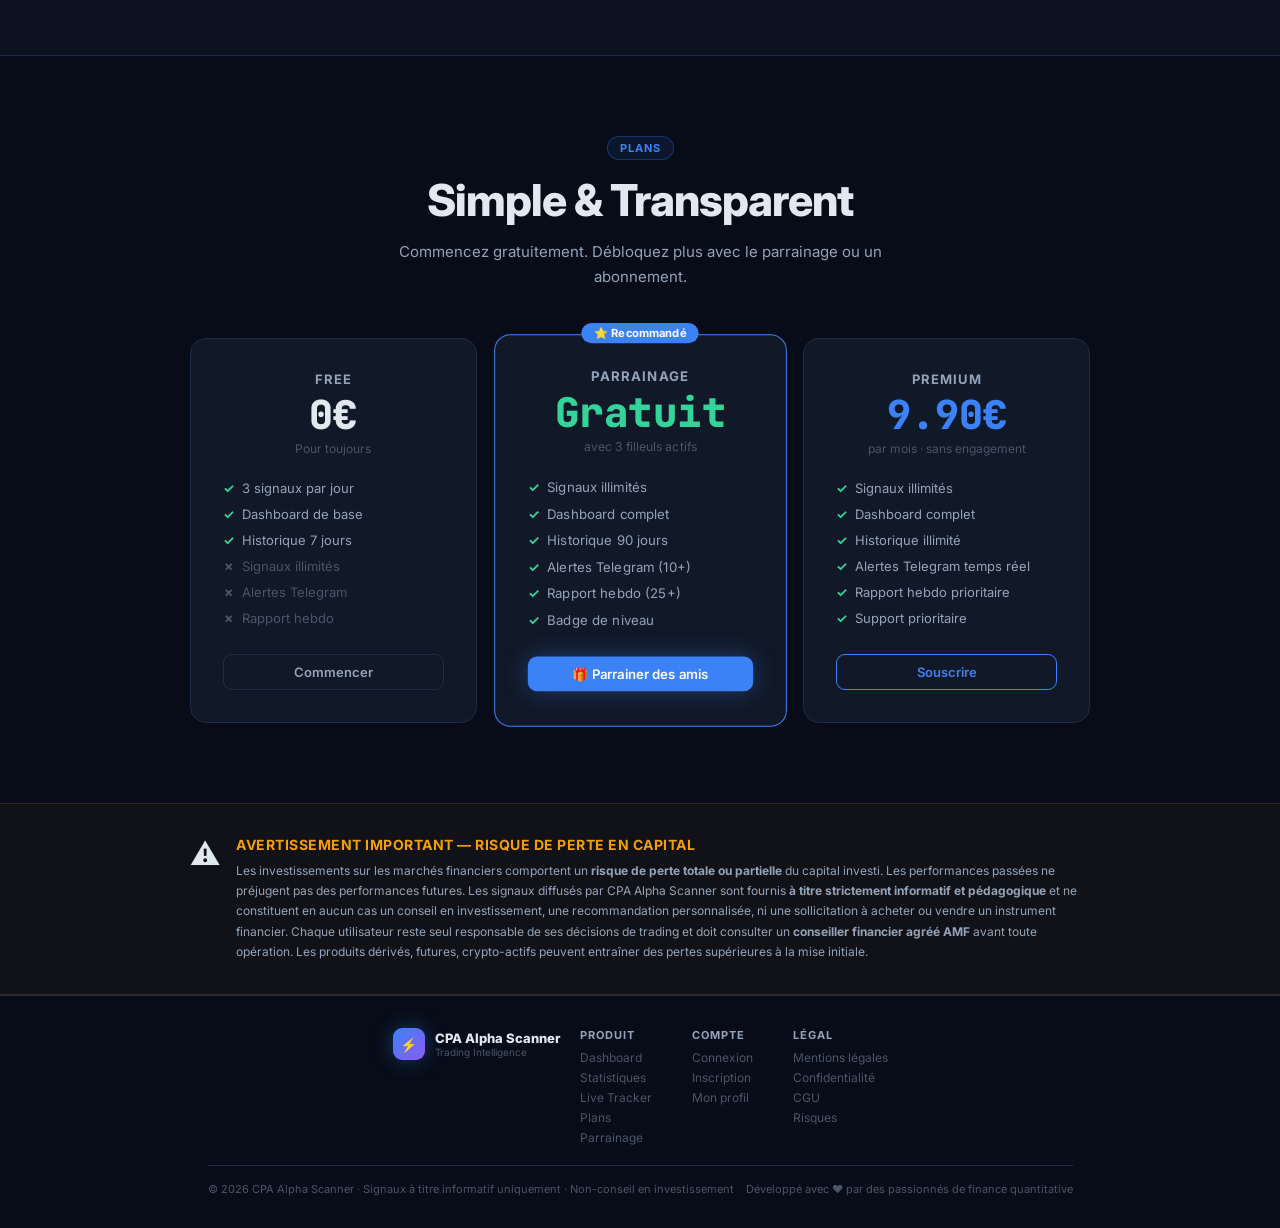
==== commit 4d6d9bbf: "feat(ticker): redesign pro bandeau LIVE — pills colorees, fade gauche/droite, win rate, auto-refresh" ====
--- a/dashboard/index.html
+++ b/dashboard/index.html
@@ -10,19 +10,180 @@
 </head>
 <body>
 
-  <!-- ========== LIVE TRADES TICKER ========== -->
-  <div id="live-ticker-wrap" style="display:none;position:fixed;top:0;left:0;right:0;z-index:200;background:linear-gradient(90deg,#070c18 0%,#0c1220 10%,#0c1220 90%,#070c18 100%);border-bottom:1px solid rgba(16,185,129,.25);overflow:hidden;height:36px;align-items:center;gap:14px;padding:0 16px;">
-    <span style="display:inline-flex;align-items:center;gap:6px;background:rgba(16,185,129,.15);color:#34d399;padding:3px 11px;border-radius:20px;font-size:10px;font-weight:800;letter-spacing:1px;white-space:nowrap;flex-shrink:0;border:1px solid rgba(16,185,129,.4);">
-      <span style="width:6px;height:6px;background:#34d399;border-radius:50%;animation:tpulse 1.5s infinite"></span>
-      LIVE TRADES
-    </span>
-    <div id="live-ticker-track" style="display:flex;gap:32px;white-space:nowrap;animation:ticker-scroll 50s linear infinite;font-size:12px;font-family:'JetBrains Mono',monospace;font-weight:600;"></div>
+  <!-- ========== LIVE TRADES TICKER (redesign pro) ========== -->
+  <div id="live-ticker-wrap">
+    <div class="lt-badge">
+      <span class="lt-dot"></span>
+      <span>LIVE TRADES</span>
+    </div>
+    <div class="lt-stream">
+      <div class="lt-track" id="live-ticker-track"></div>
+    </div>
+    <div class="lt-stats" id="lt-stats">
+      <span class="lt-stat-win">—</span>
+      <span class="lt-stat-lbl">Win Rate</span>
+    </div>
   </div>
+
   <style>
-    @keyframes ticker-scroll { from { transform:translateX(0); } to { transform:translateX(-50%); } }
-    @keyframes tpulse { 0%,100% { opacity:1; } 50% { opacity:.4; } }
-    body.has-ticker .l-nav { top: 36px !important; }
-    body.has-ticker { padding-top: 36px; }
+    /* ---- Bandeau ---- */
+    #live-ticker-wrap {
+      display: none;
+      position: fixed;
+      top: 0; left: 0; right: 0;
+      z-index: 200;
+      height: 42px;
+      background: linear-gradient(90deg,
+        rgba(7,12,24,.98) 0%,
+        rgba(12,18,32,.98) 50%,
+        rgba(7,12,24,.98) 100%);
+      backdrop-filter: blur(8px);
+      border-bottom: 1px solid rgba(16,185,129,.3);
+      box-shadow: 0 2px 12px rgba(0,0,0,.35);
+      align-items: center;
+      gap: 14px;
+      padding: 0 18px;
+      font-family: 'JetBrains Mono', monospace;
+    }
+
+    /* ---- Badge LIVE (gauche, fixe) ---- */
+    .lt-badge {
+      display: inline-flex;
+      align-items: center;
+      gap: 7px;
+      background: linear-gradient(135deg, rgba(16,185,129,.18), rgba(16,185,129,.08));
+      color: #34d399;
+      padding: 5px 12px;
+      border-radius: 20px;
+      font-size: 10px;
+      font-weight: 800;
+      letter-spacing: 1.2px;
+      white-space: nowrap;
+      flex-shrink: 0;
+      border: 1px solid rgba(16,185,129,.45);
+      box-shadow: 0 0 12px rgba(16,185,129,.15);
+      z-index: 2;
+    }
+    .lt-dot {
+      width: 7px; height: 7px;
+      background: #34d399;
+      border-radius: 50%;
+      box-shadow: 0 0 8px #34d399;
+      animation: tpulse 1.5s infinite;
+    }
+    @keyframes tpulse {
+      0%, 100% { opacity: 1; transform: scale(1); }
+      50%      { opacity: .4; transform: scale(.7); }
+    }
+
+    /* ---- Stream (flux de trades) avec fade gauche+droite ---- */
+    .lt-stream {
+      flex: 1;
+      overflow: hidden;
+      position: relative;
+      height: 100%;
+      -webkit-mask-image: linear-gradient(90deg, transparent 0, #000 40px, #000 calc(100% - 40px), transparent 100%);
+              mask-image: linear-gradient(90deg, transparent 0, #000 40px, #000 calc(100% - 40px), transparent 100%);
+    }
+    .lt-track {
+      display: flex;
+      align-items: center;
+      height: 100%;
+      gap: 12px;
+      white-space: nowrap;
+      animation: lt-scroll 60s linear infinite;
+      will-change: transform;
+    }
+    .lt-track:hover { animation-play-state: paused; }
+
+    /* ---- Pills de trades ---- */
+    .lt-trade {
+      display: inline-flex;
+      align-items: center;
+      gap: 8px;
+      padding: 5px 12px;
+      border-radius: 8px;
+      font-size: 12px;
+      font-weight: 700;
+      white-space: nowrap;
+      border: 1px solid transparent;
+      flex-shrink: 0;
+      transition: transform .15s;
+    }
+    .lt-trade.win {
+      background: linear-gradient(135deg, rgba(16,185,129,.15), rgba(16,185,129,.05));
+      color: #34d399;
+      border-color: rgba(16,185,129,.3);
+    }
+    .lt-trade.loss {
+      background: linear-gradient(135deg, rgba(239,68,68,.15), rgba(239,68,68,.05));
+      color: #f87171;
+      border-color: rgba(239,68,68,.3);
+    }
+    .lt-trade:hover {
+      transform: translateY(-1px);
+      filter: brightness(1.2);
+    }
+    .lt-icon { font-size: 11px; }
+    .lt-ticker { letter-spacing: .3px; }
+    .lt-pnl { font-size: 11px; opacity: .9; }
+    .lt-tag {
+      font-size: 9px;
+      letter-spacing: .8px;
+      opacity: .6;
+      padding: 1px 5px;
+      border-radius: 3px;
+      background: rgba(255,255,255,.06);
+    }
+    .lt-sep {
+      width: 3px; height: 3px;
+      border-radius: 50%;
+      background: rgba(74,85,104,.5);
+      flex-shrink: 0;
+    }
+
+    @keyframes lt-scroll {
+      from { transform: translateX(0); }
+      to   { transform: translateX(-50%); }
+    }
+
+    /* ---- Stats à droite (win rate live) ---- */
+    .lt-stats {
+      display: inline-flex;
+      flex-direction: column;
+      align-items: flex-end;
+      gap: 0;
+      flex-shrink: 0;
+      padding-left: 14px;
+      border-left: 1px solid rgba(255,255,255,.06);
+      min-width: 70px;
+    }
+    .lt-stat-win {
+      font-size: 13px;
+      font-weight: 800;
+      color: #34d399;
+      line-height: 1;
+    }
+    .lt-stat-lbl {
+      font-size: 8px;
+      text-transform: uppercase;
+      letter-spacing: 1px;
+      color: #64748b;
+      margin-top: 2px;
+    }
+
+    body.has-ticker .l-nav { top: 42px !important; }
+    body.has-ticker { padding-top: 42px; }
+
+    /* ---- Responsive ---- */
+    @media (max-width: 640px) {
+      #live-ticker-wrap { height: 38px; padding: 0 10px; gap: 8px; }
+      .lt-badge { font-size: 9px; padding: 3px 9px; }
+      .lt-trade { font-size: 11px; padding: 4px 9px; }
+      .lt-stats { display: none; }
+      body.has-ticker .l-nav { top: 38px !important; }
+      body.has-ticker { padding-top: 38px; }
+    }
   </style>
 
   <!-- ========== NAVBAR ========== -->
@@ -455,23 +616,76 @@
 
   <!-- ========== LIVE TICKER SCRIPT ========== -->
   <script>
-    // Charge les signaux clôturés pour alimenter le bandeau
-    fetch('data/signals.json?t=' + Date.now()).then(r => r.json()).then(data => {
-      const closed = (data.signals || []).filter(s => s.status === 'tp_hit' || s.status === 'sl_hit').slice(0, 20);
-      if (!closed.length) return;
-      const items = closed.map(s => {
-        const isWin = s.status === 'tp_hit';
-        const icon = isWin ? '✅' : '❌';
-        const color = isWin ? '#34d399' : '#f87171';
-        const pct = Math.abs(s.upside_pct || 0).toFixed(1);
-        const sign = isWin ? '+' : '−';
-        return `<span style="color:${color}">${icon} ${s.ticker} ${sign}${pct}% ${isWin ? 'TP' : 'SL'}</span>`;
-      }).join('<span style="color:#4a5568;margin:0 4px">·</span>');
-      // Duplique pour loop infinie
-      document.getElementById('live-ticker-track').innerHTML = items + '<span style="color:#4a5568;margin:0 4px">·</span>' + items;
+    // Charge les signaux clôturés + ouvert à P&L live pour alimenter le bandeau
+    function renderLiveTicker() {
+      fetch('data/signals.json?t=' + Date.now()).then(r => r.json()).then(data => {
+        const sigs = data.signals || [];
+        const closed = sigs.filter(s => s.status === 'tp_hit' || s.status === 'sl_hit');
+        // Ouverts avec un mouvement live > 2 % pour qu'il y ait du dynamisme
+        const liveHot = sigs.filter(s =>
+          s.status === 'open' && typeof s.pnl_pct_live === 'number' && Math.abs(s.pnl_pct_live) >= 2
+        ).sort((a, b) => Math.abs(b.pnl_pct_live) - Math.abs(a.pnl_pct_live)).slice(0, 15);
+
+        if (!closed.length && !liveHot.length) {
+          // Fallback : afficher les meilleurs ouverts
+          const top = sigs.filter(s => s.status === 'open').slice(0, 10);
+          if (!top.length) return;
+          const items = top.map(pill_open).join(sep());
+          mountTicker(items);
+          return;
+        }
+
+        const items = [
+          ...closed.slice(0, 25).map(pill_closed),
+          ...liveHot.map(pill_open),
+        ].join(sep());
+        mountTicker(items);
+
+        // Win rate compact à droite
+        const wins = closed.filter(s => s.status === 'tp_hit').length;
+        const nClosed = closed.length;
+        const winEl = document.querySelector('.lt-stat-win');
+        if (nClosed >= 2 && winEl) {
+          const wr = Math.round((wins / nClosed) * 100);
+          winEl.textContent = wr + '%';
+          winEl.style.color = wr >= 60 ? '#34d399' : wr >= 45 ? '#fbbf24' : '#f87171';
+        }
+      }).catch(() => {});
+    }
+    function pill_closed(s) {
+      const isWin = s.status === 'tp_hit';
+      const sign = isWin ? '+' : '−';
+      const pnl = typeof s.pnl_pct === 'number'
+        ? Math.abs(s.pnl_pct).toFixed(1)
+        : Math.abs(s.upside_pct || 0).toFixed(1);
+      return `<span class="lt-trade ${isWin ? 'win' : 'loss'}">
+        <span class="lt-icon">${isWin ? '✓' : '✕'}</span>
+        <span class="lt-ticker">${s.ticker}</span>
+        <span class="lt-pnl">${sign}${pnl}%</span>
+        <span class="lt-tag">${isWin ? 'TP' : 'SL'}</span>
+      </span>`;
+    }
+    function pill_open(s) {
+      const isGoingUp = (s.pnl_pct_live || 0) >= 0;
+      const sign = isGoingUp ? '+' : '−';
+      const pnl = Math.abs(s.pnl_pct_live || 0).toFixed(1);
+      return `<span class="lt-trade ${isGoingUp ? 'win' : 'loss'}" style="opacity:.9">
+        <span class="lt-icon">${isGoingUp ? '▲' : '▼'}</span>
+        <span class="lt-ticker">${s.ticker}</span>
+        <span class="lt-pnl">${sign}${pnl}%</span>
+        <span class="lt-tag">LIVE</span>
+      </span>`;
+    }
+    function sep() { return '<span class="lt-sep"></span>'; }
+    function mountTicker(html) {
+      // Duplication pour scroll infini seamless
+      document.getElementById('live-ticker-track').innerHTML = html + sep() + html;
       document.getElementById('live-ticker-wrap').style.display = 'flex';
       document.body.classList.add('has-ticker');
-    }).catch(() => {});
+    }
+    renderLiveTicker();
+    // Rafraîchit toutes les 2 min pour capter les nouveaux TP/SL
+    setInterval(renderLiveTicker, 2 * 60 * 1000);
 
     // Cookie banner
     if (!localStorage.getItem('cpa_cookies_accepted')) {
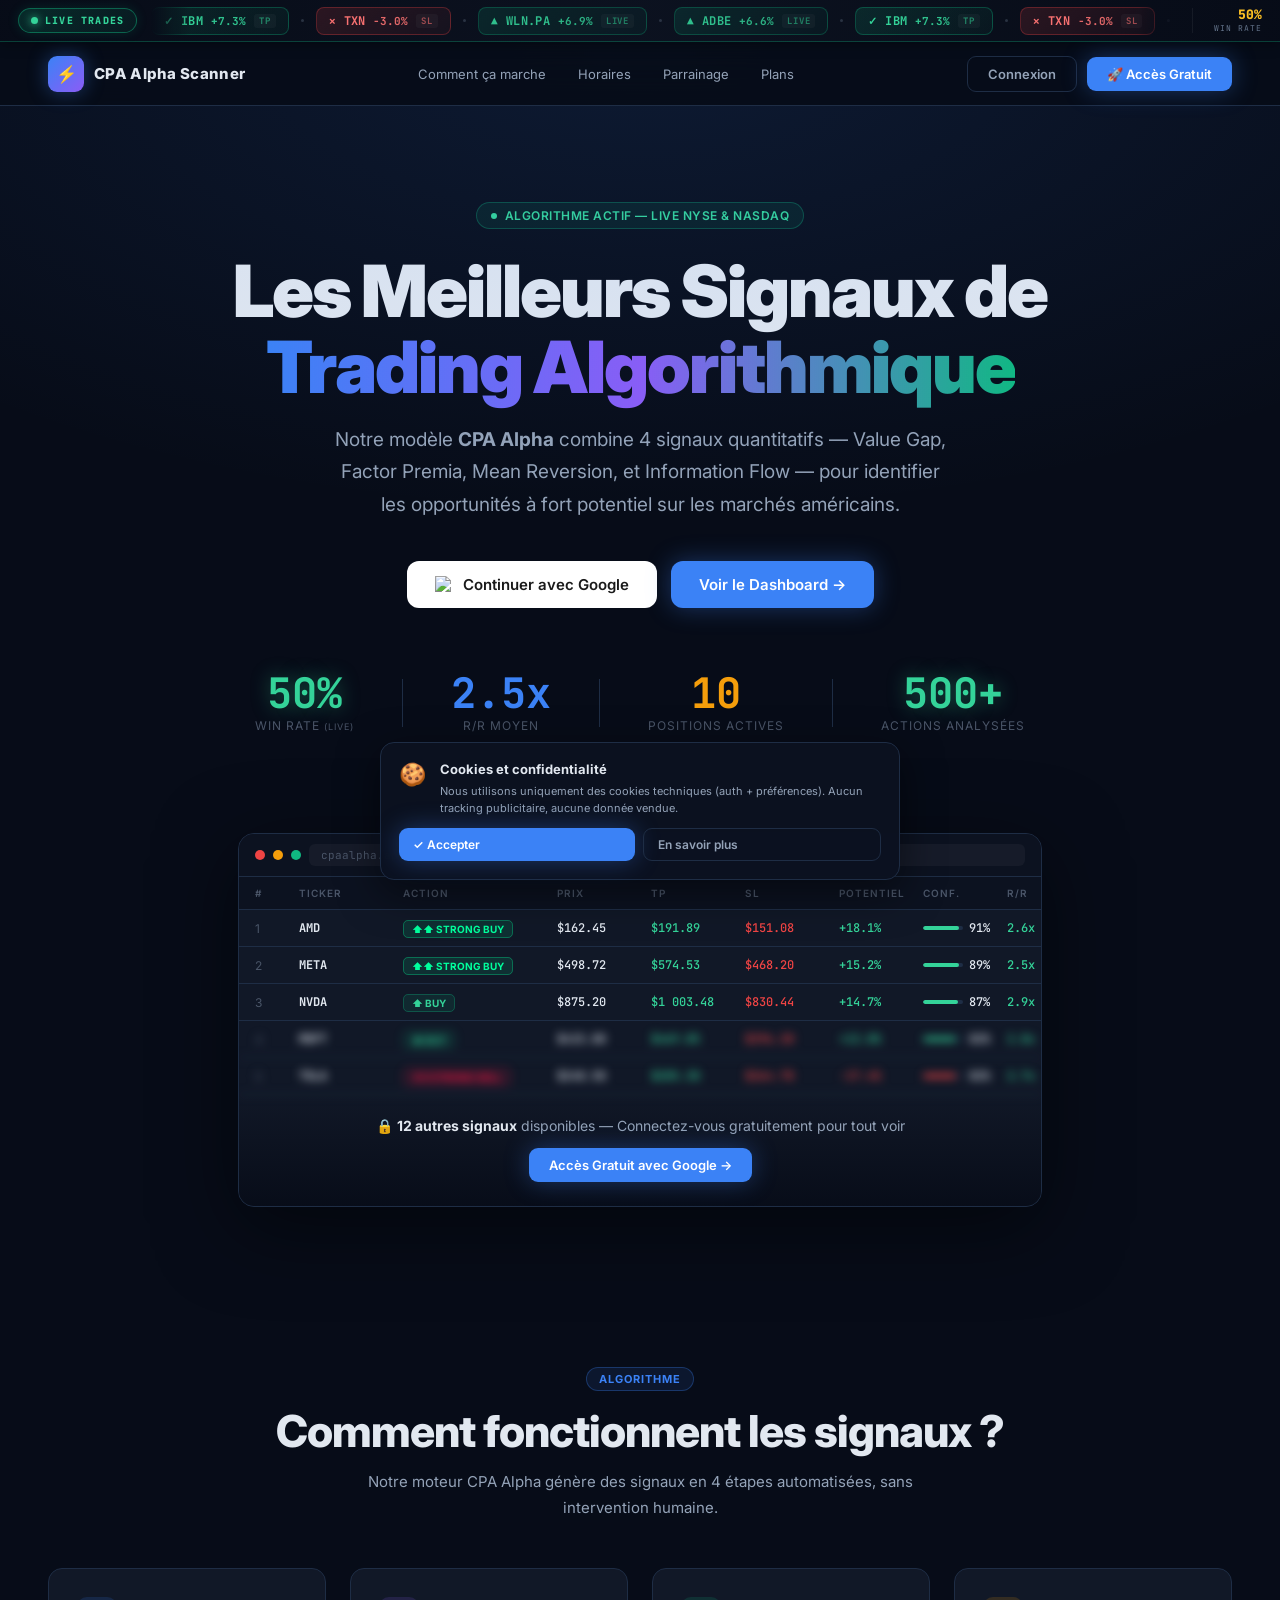
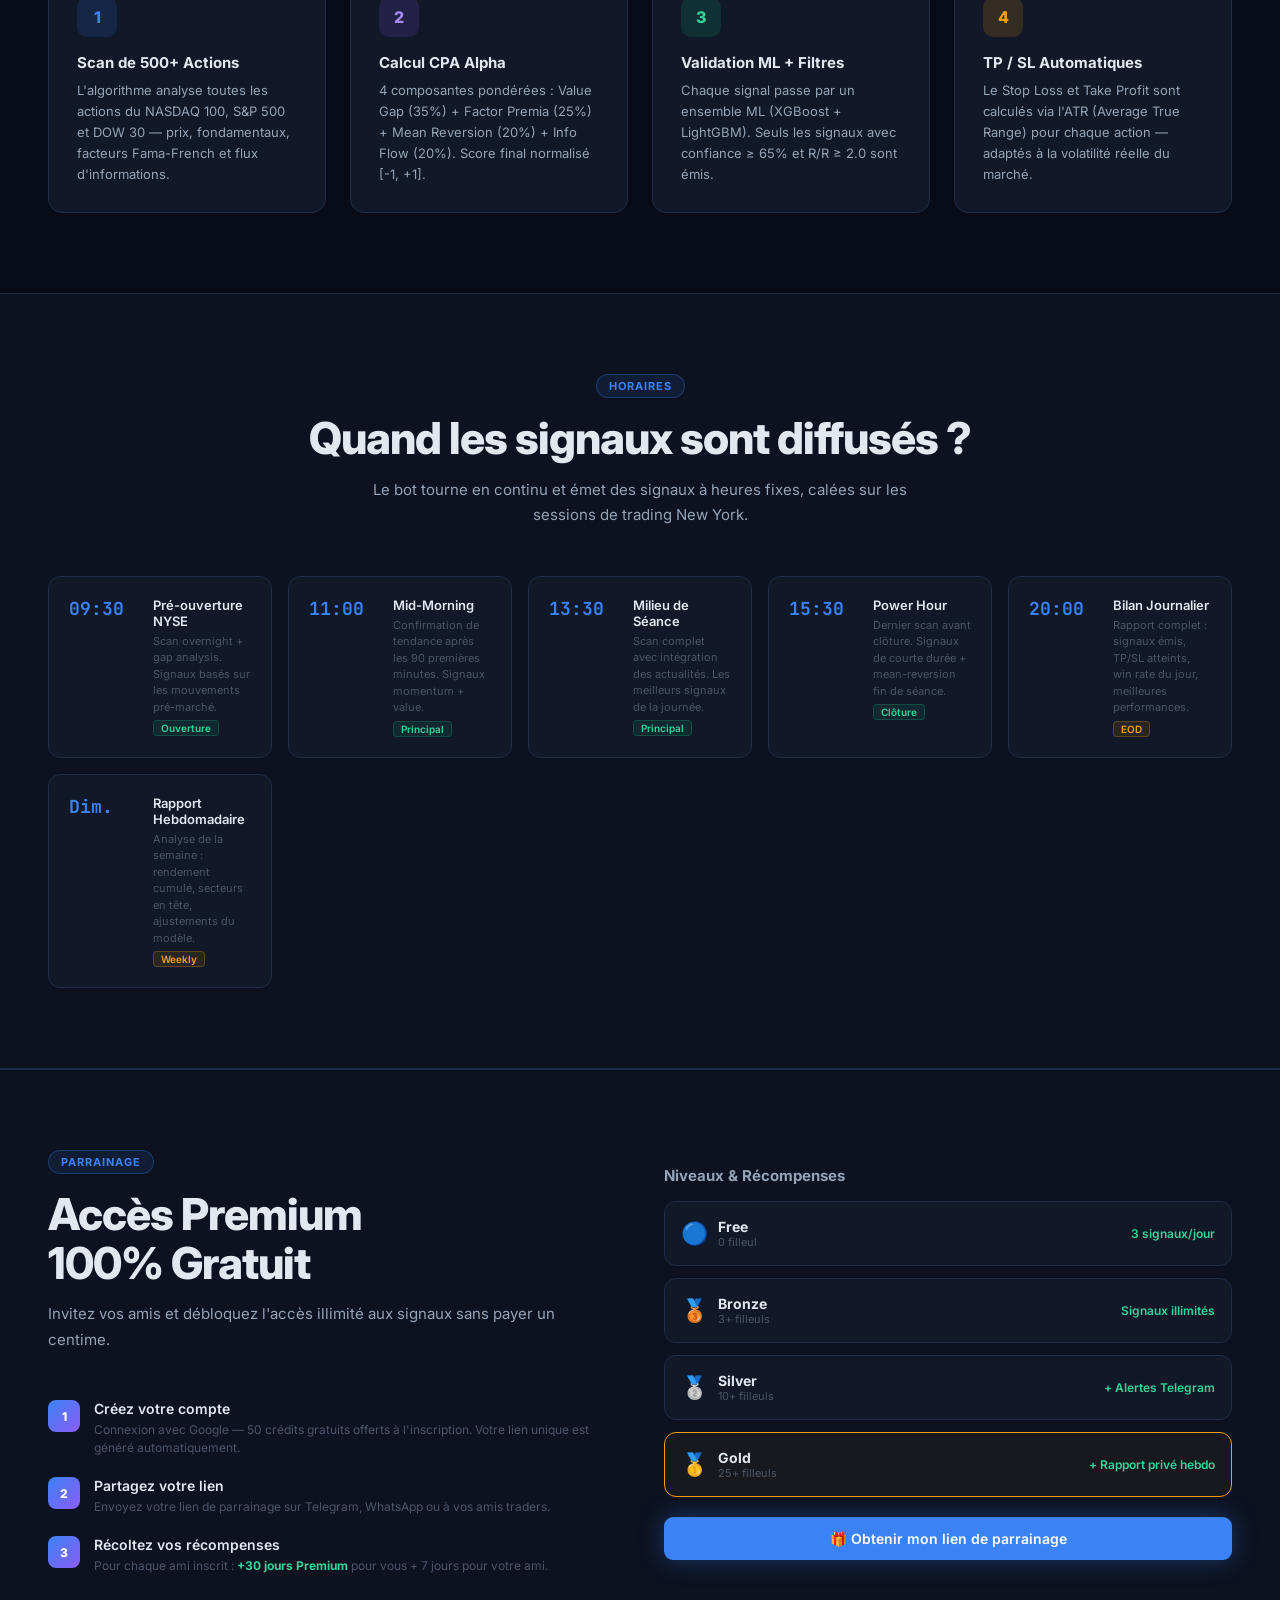
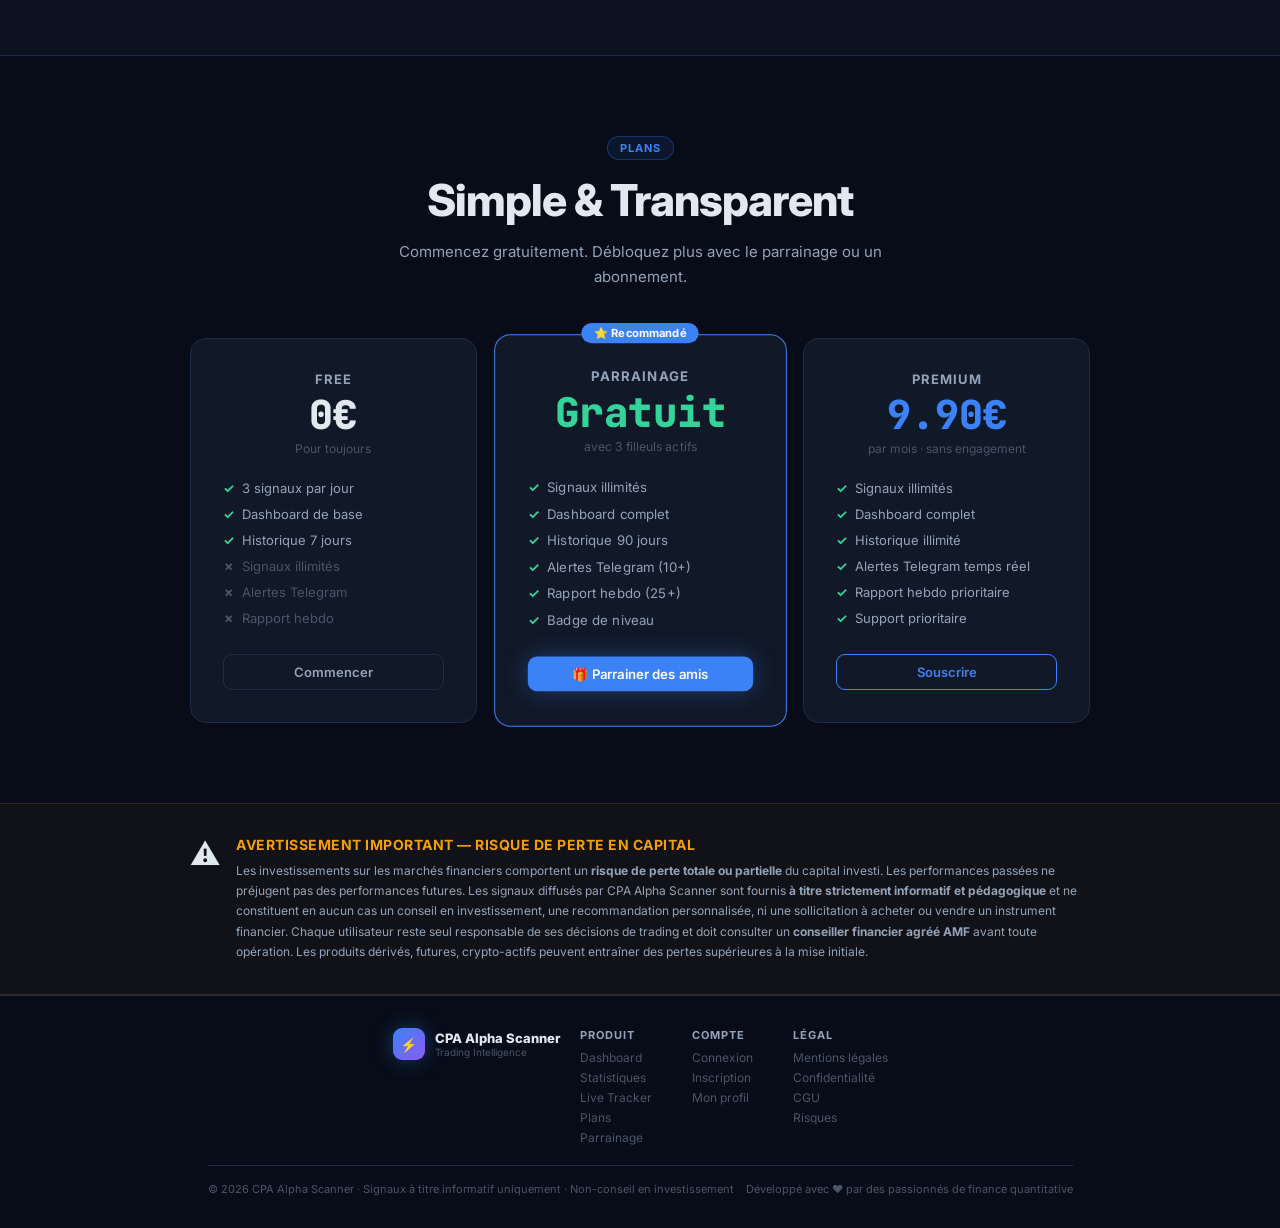
==== commit 007f05a8: "feat(ux): landing stats dynamiques + menu burger mobile sur 6 pages" ====
--- a/dashboard/index.html
+++ b/dashboard/index.html
@@ -4,7 +4,7 @@
   <meta charset="UTF-8">
   <meta name="viewport" content="width=device-width, initial-scale=1.0">
   <title>CPA Alpha Scanner — Signaux de Trading Algorithmique</title>
-  <meta name="description" content="Signaux de trading algorithmiques haute précision. IA + mathématiques financières. Win rate 78%, R/R 2.7x.">
+  <meta name="description" content="Signaux de trading algorithmiques — combine analyse quantitative, ML, et contexte macro FRED. Performance tracée publiquement en live.">
   <link rel="icon" href="data:image/svg+xml,<svg xmlns='http://www.w3.org/2000/svg' viewBox='0 0 100 100'><text y='.9em' font-size='90'>⚡</text></svg>">
   <link rel="stylesheet" href="assets/css/landing.css">
 </head>
@@ -225,18 +225,18 @@
     </div>
     <div class="hero-stats">
       <div class="hstat">
-        <div class="hstat-val green">78%</div>
-        <div class="hstat-lbl">Win Rate</div>
+        <div class="hstat-val green" id="hero-winrate">—</div>
+        <div class="hstat-lbl">Win Rate <span style="font-size:9px;color:var(--text3)">(live)</span></div>
       </div>
       <div class="hero-divider"></div>
       <div class="hstat">
-        <div class="hstat-val blue">2.7x</div>
+        <div class="hstat-val blue" id="hero-rr">—</div>
         <div class="hstat-lbl">R/R Moyen</div>
       </div>
       <div class="hero-divider"></div>
       <div class="hstat">
-        <div class="hstat-val gold">15+</div>
-        <div class="hstat-lbl">Signaux / Jour</div>
+        <div class="hstat-val gold" id="hero-open">—</div>
+        <div class="hstat-lbl">Positions Actives</div>
       </div>
       <div class="hero-divider"></div>
       <div class="hstat">
@@ -650,6 +650,18 @@
           winEl.textContent = wr + '%';
           winEl.style.color = wr >= 60 ? '#34d399' : wr >= 45 ? '#fbbf24' : '#f87171';
         }
+
+        // ---- HERO STATS DYNAMIQUES (plus de hardcode marketing) ----
+        const opens = sigs.filter(s => s.status === 'open');
+        const wrEl = document.getElementById('hero-winrate');
+        const rrEl = document.getElementById('hero-rr');
+        const opEl = document.getElementById('hero-open');
+        if (wrEl) wrEl.textContent = nClosed >= 2 ? Math.round((wins / nClosed) * 100) + '%' : 'N/A';
+        if (rrEl) {
+          const rrs = opens.map(s => s.risk_reward).filter(r => typeof r === 'number');
+          rrEl.textContent = rrs.length ? (rrs.reduce((a, b) => a + b, 0) / rrs.length).toFixed(1) + 'x' : '—';
+        }
+        if (opEl) opEl.textContent = opens.length || '—';
       }).catch(() => {});
     }
     function pill_closed(s) {
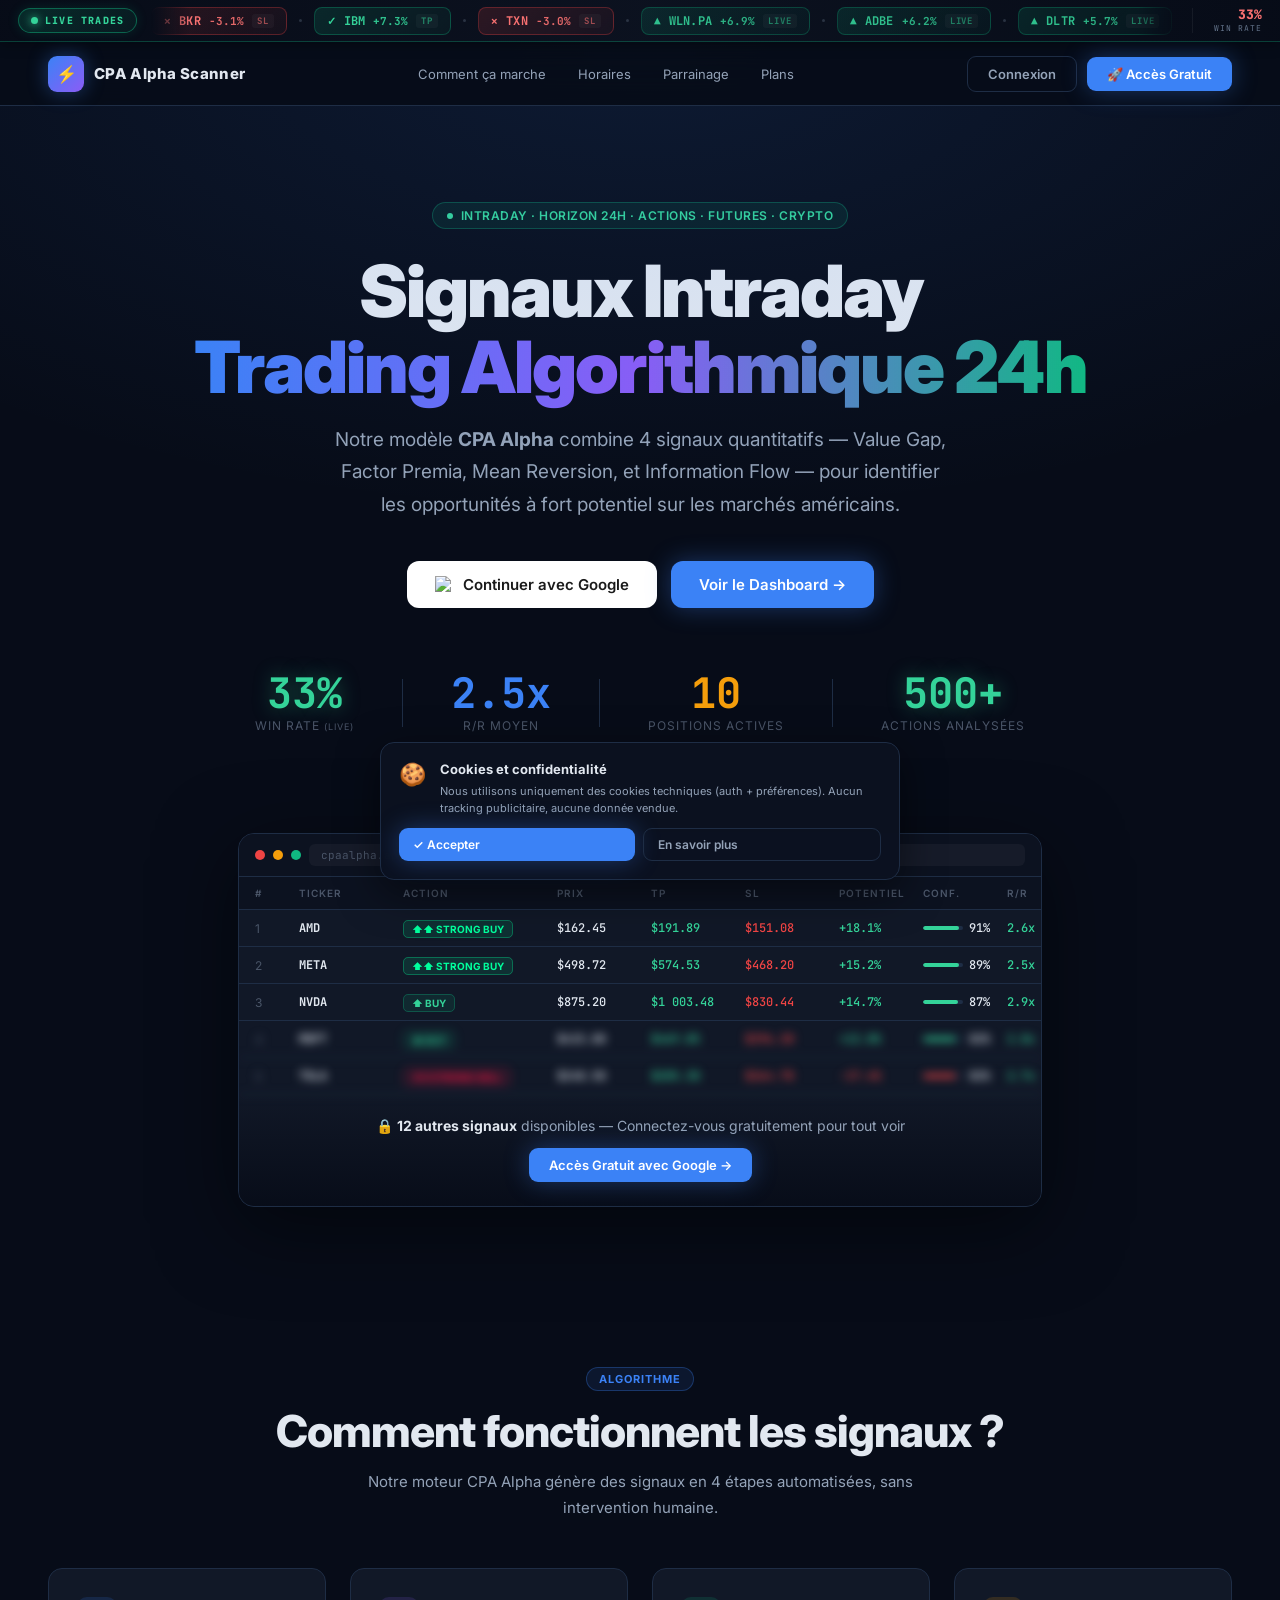
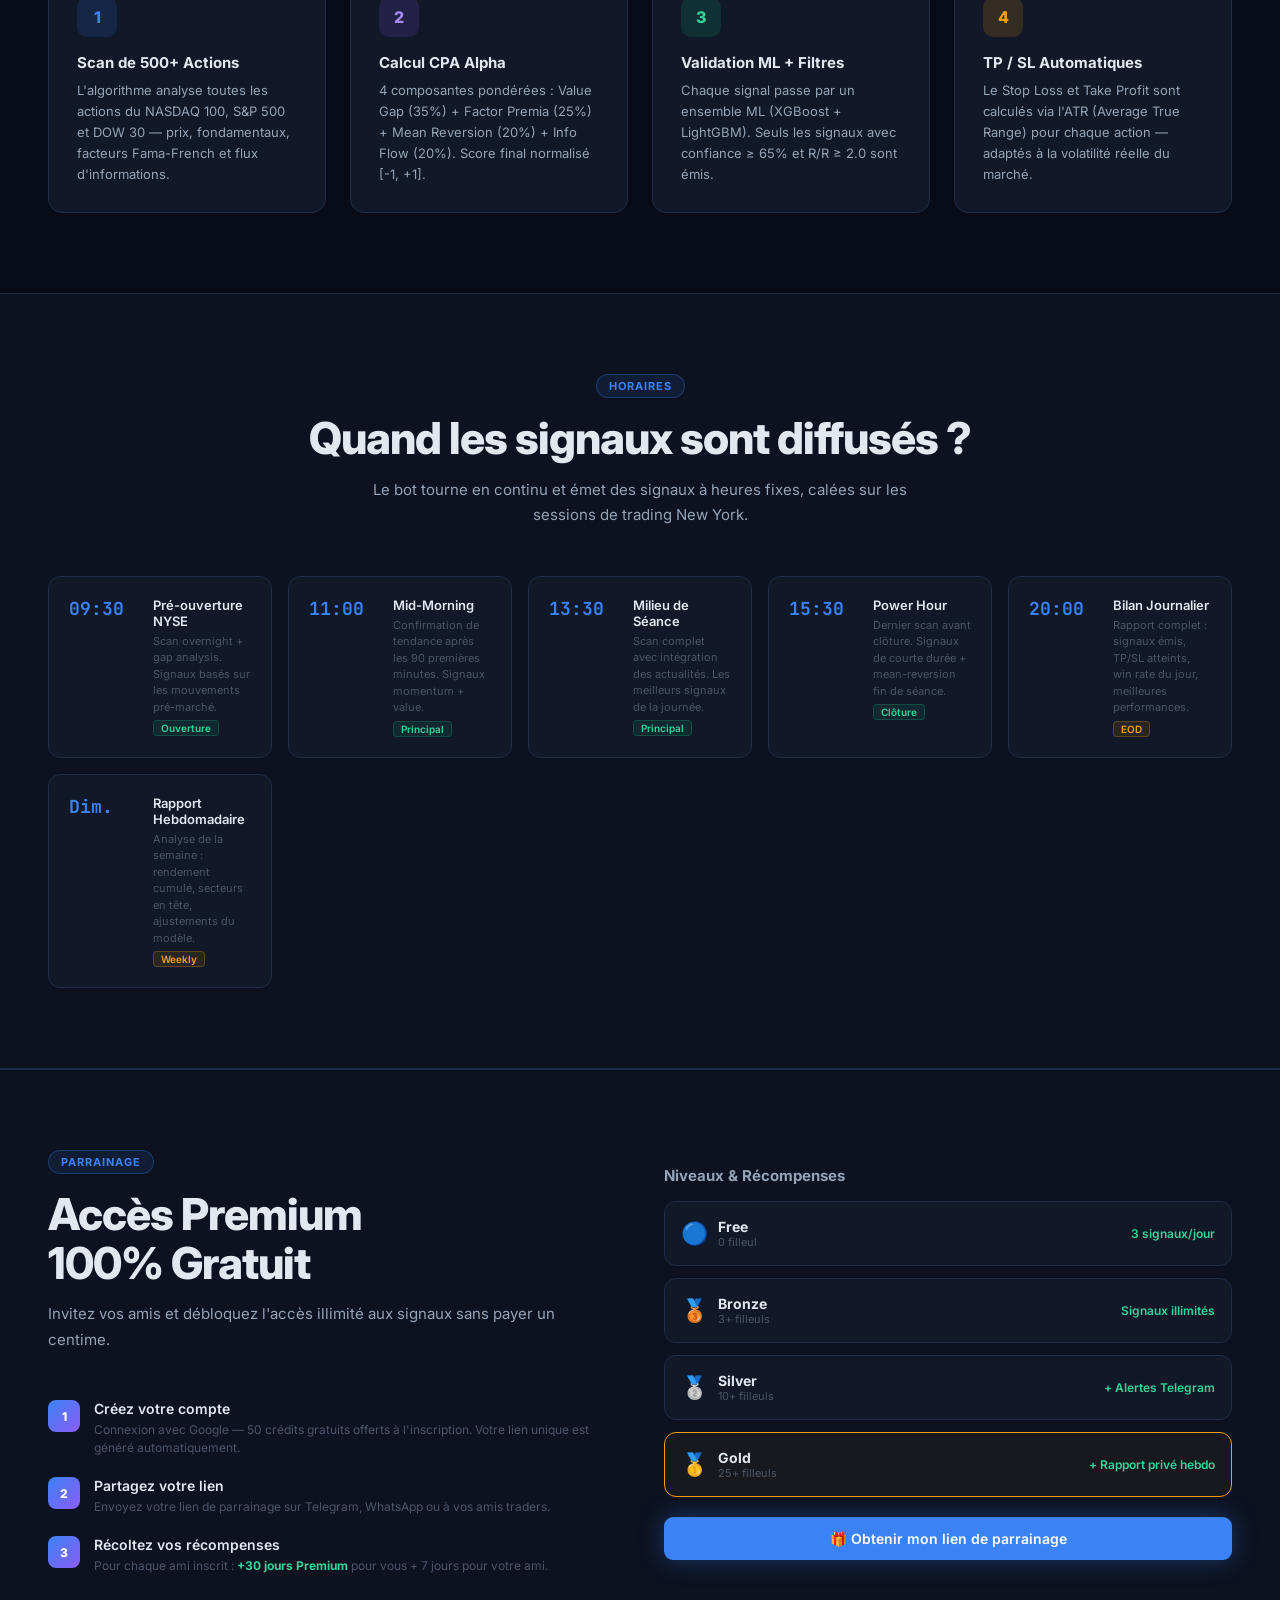
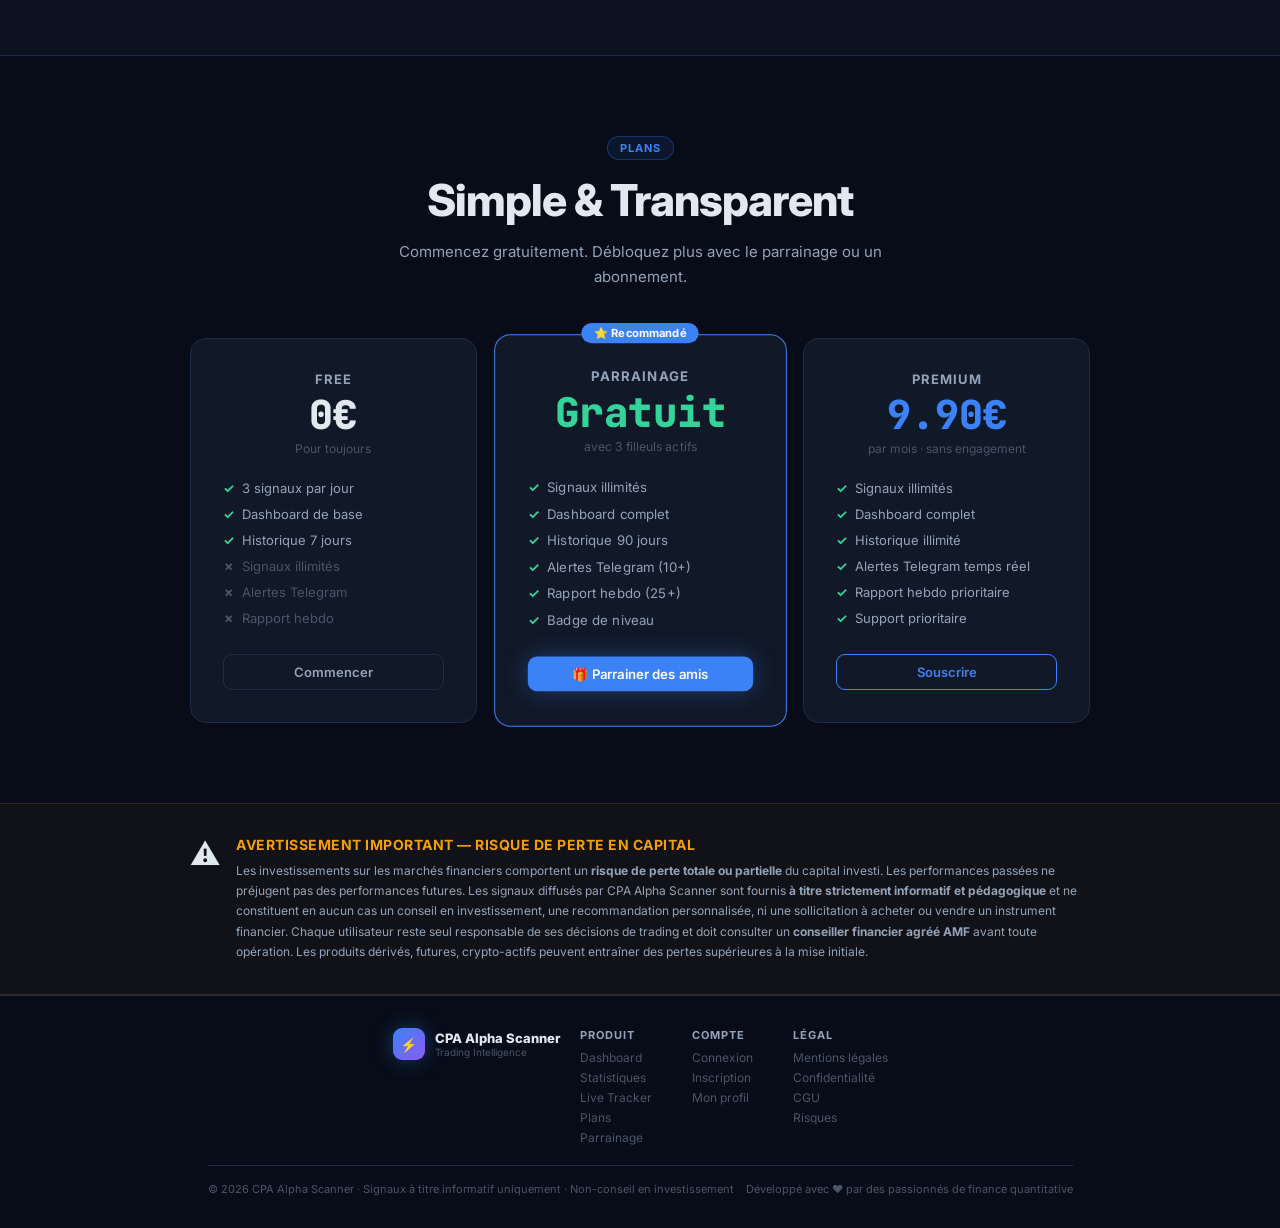
==== commit d328cddb: "feat(intraday): labels 24h dans bot/UI/backtest, ML horizon 1j, badge intraday hero" ====
--- a/dashboard/index.html
+++ b/dashboard/index.html
@@ -208,9 +208,9 @@
   <section class="hero">
     <div class="hero-badge">
       <div class="hero-badge-dot"></div>
-      ALGORITHME ACTIF — LIVE NYSE &amp; NASDAQ
-    </div>
-    <h1>Les Meilleurs Signaux de<br><span class="grad">Trading Algorithmique</span></h1>
+      INTRADAY · HORIZON 24H · ACTIONS · FUTURES · CRYPTO
+    </div>
+    <h1>Signaux Intraday<br><span class="grad">Trading Algorithmique 24h</span></h1>
     <p class="hero-sub">
       Notre modèle <strong>CPA Alpha</strong> combine 4 signaux quantitatifs — Value Gap,
       Factor Premia, Mean Reversion, et Information Flow — pour identifier les opportunités
